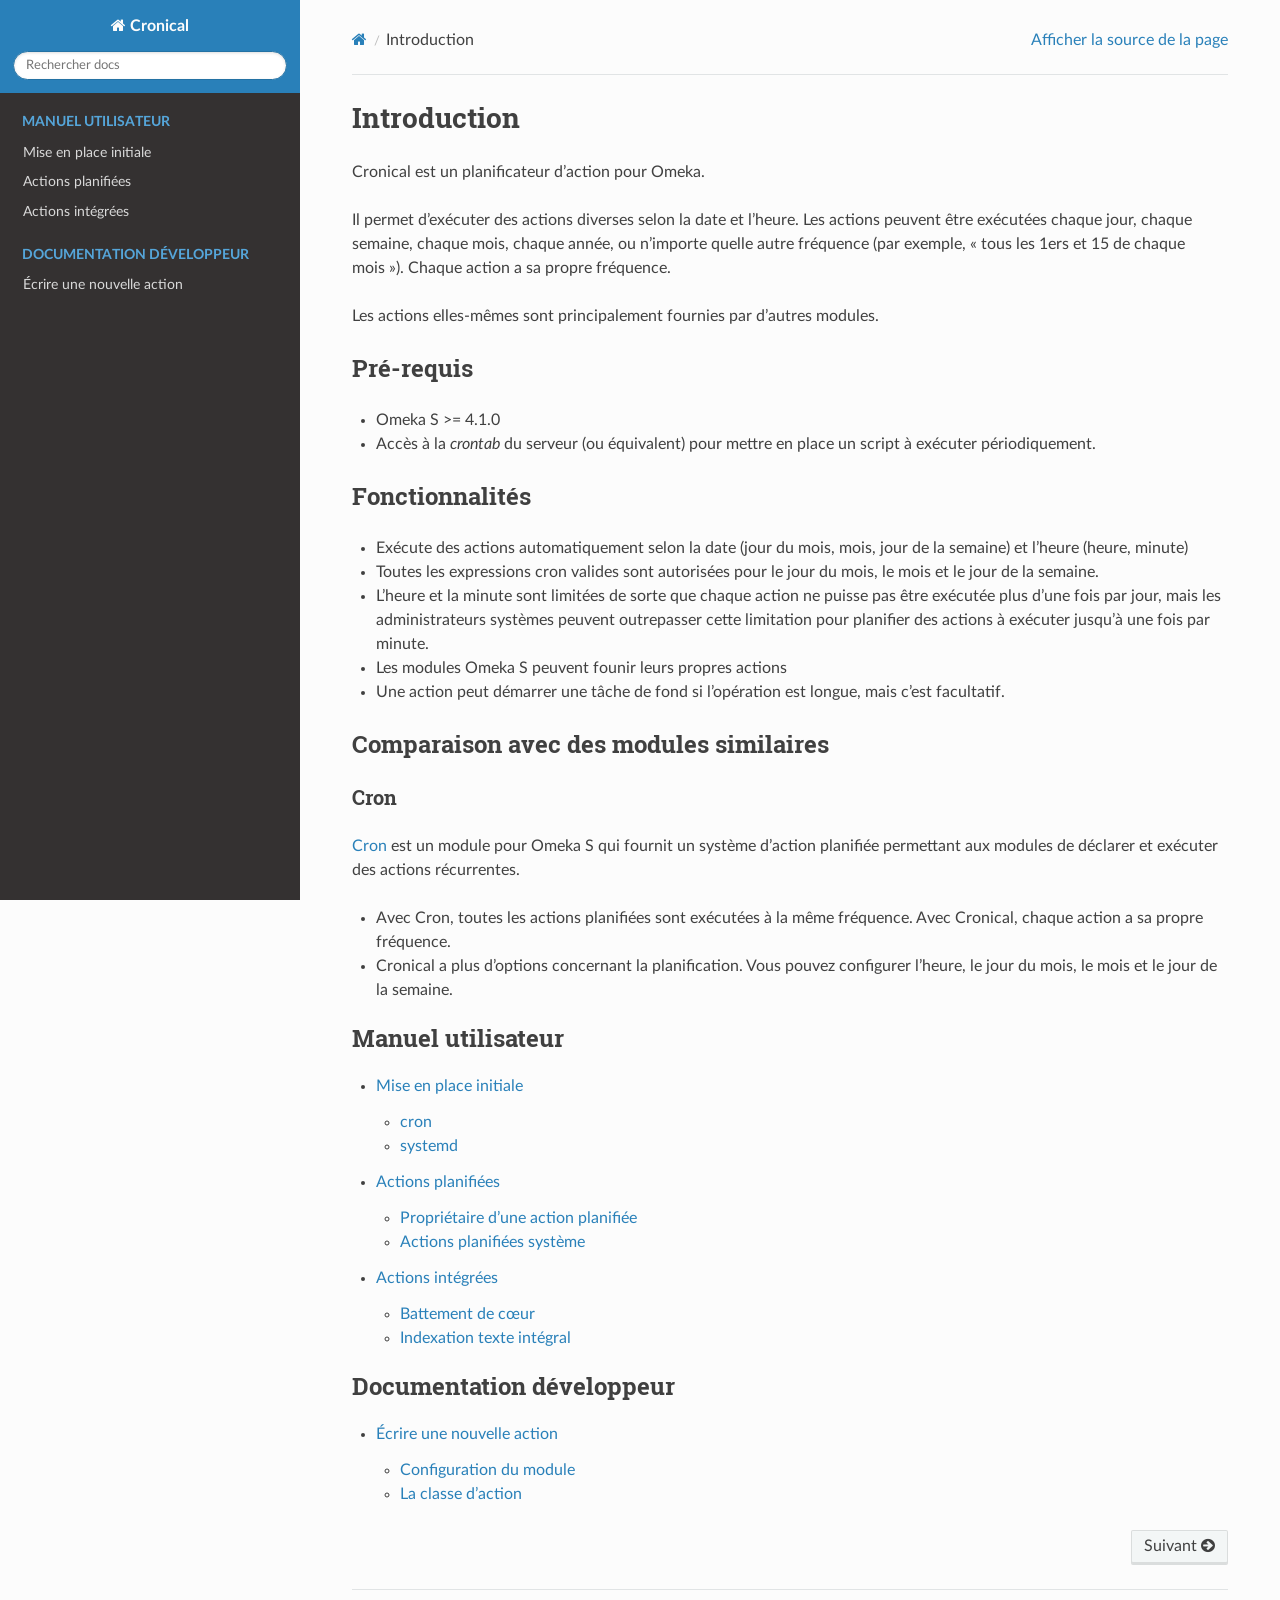
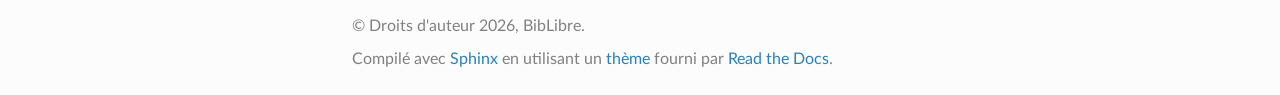
==== fr/index.html @ c2c5d92f "Drone build: 1 Triggered-by: f2493c6658b05a4d5b00045bb28b6f10b53c7723" ====
<!DOCTYPE html>
<html class="writer-html5" lang="fr" data-content_root="./">
<head>
  <meta charset="utf-8" /><meta name="viewport" content="width=device-width, initial-scale=1" />

  <meta name="viewport" content="width=device-width, initial-scale=1.0" />
  <title>Introduction &mdash; Documentation Cronical </title>
      <link rel="stylesheet" type="text/css" href="_static/pygments.css?v=b86133f3" />
      <link rel="stylesheet" type="text/css" href="_static/css/theme.css?v=9edc463e" />
      <link rel="stylesheet" type="text/css" href="_static/css/custom.css?v=e9c544c0" />

  
      <script src="_static/jquery.js?v=5d32c60e"></script>
      <script src="_static/_sphinx_javascript_frameworks_compat.js?v=2cd50e6c"></script>
      <script src="_static/documentation_options.js?v=d1a510d7"></script>
      <script src="_static/doctools.js?v=fd6eb6e6"></script>
      <script src="_static/sphinx_highlight.js?v=6ffebe34"></script>
      <script src="_static/translations.js?v=e6b791cb"></script>
    <script src="_static/js/theme.js"></script>
    <link rel="index" title="Index" href="genindex.html" />
    <link rel="search" title="Recherche" href="search.html" />
    <link rel="next" title="Mise en place initiale" href="first-time-setup.html" /> 
</head>

<body class="wy-body-for-nav"> 
  <div class="wy-grid-for-nav">
    <nav data-toggle="wy-nav-shift" class="wy-nav-side">
      <div class="wy-side-scroll">
        <div class="wy-side-nav-search" >

          
          
          <a href="#" class="icon icon-home">
            Cronical
          </a>
<div role="search">
  <form id="rtd-search-form" class="wy-form" action="search.html" method="get">
    <input type="text" name="q" placeholder="Rechercher docs" aria-label="Rechercher docs" />
    <input type="hidden" name="check_keywords" value="yes" />
    <input type="hidden" name="area" value="default" />
  </form>
</div>
        </div><div class="wy-menu wy-menu-vertical" data-spy="affix" role="navigation" aria-label="Navigation menu">
              <p class="caption" role="heading"><span class="caption-text">Manuel utilisateur</span></p>
<ul>
<li class="toctree-l1"><a class="reference internal" href="first-time-setup.html">Mise en place initiale</a></li>
<li class="toctree-l1"><a class="reference internal" href="scheduled-actions.html">Actions planifiées</a></li>
<li class="toctree-l1"><a class="reference internal" href="builtin-actions.html">Actions intégrées</a></li>
</ul>
<p class="caption" role="heading"><span class="caption-text">Documentation développeur</span></p>
<ul>
<li class="toctree-l1"><a class="reference internal" href="developer/write-new-action.html">Écrire une nouvelle action</a></li>
</ul>

        </div>
      </div>
    </nav>

    <section data-toggle="wy-nav-shift" class="wy-nav-content-wrap"><nav class="wy-nav-top" aria-label="Mobile navigation menu" >
          <i data-toggle="wy-nav-top" class="fa fa-bars"></i>
          <a href="#">Cronical</a>
      </nav>

      <div class="wy-nav-content">
        <div class="rst-content">
          <div role="navigation" aria-label="Page navigation">
  <ul class="wy-breadcrumbs">
      <li><a href="#" class="icon icon-home" aria-label="Home"></a></li>
      <li class="breadcrumb-item active">Introduction</li>
      <li class="wy-breadcrumbs-aside">
            <a href="_sources/index.rst.txt" rel="nofollow"> Afficher la source de la page</a>
      </li>
  </ul>
  <hr/>
</div>
          <div role="main" class="document" itemscope="itemscope" itemtype="http://schema.org/Article">
           <div itemprop="articleBody">
             
  <section id="introduction">
<h1>Introduction<a class="headerlink" href="#introduction" title="Lien vers cette rubrique"></a></h1>
<p>Cronical est un planificateur d’action pour Omeka.</p>
<p>Il permet d’exécuter des actions diverses selon la date et l’heure. Les actions peuvent être exécutées chaque jour, chaque semaine, chaque mois, chaque année, ou n’importe quelle autre fréquence (par exemple, « tous les 1ers et 15 de chaque mois »). Chaque action a sa propre fréquence.</p>
<p>Les actions elles-mêmes sont principalement fournies par d’autres modules.</p>
<section id="requirements">
<h2>Pré-requis<a class="headerlink" href="#requirements" title="Lien vers cette rubrique"></a></h2>
<ul class="simple">
<li><p>Omeka S &gt;= 4.1.0</p></li>
<li><p>Accès à la <em>crontab</em> du serveur (ou équivalent) pour mettre en place un script à exécuter périodiquement.</p></li>
</ul>
</section>
<section id="features">
<h2>Fonctionnalités<a class="headerlink" href="#features" title="Lien vers cette rubrique"></a></h2>
<ul class="simple">
<li><p>Exécute des actions automatiquement selon la date (jour du mois, mois, jour de la semaine) et l’heure (heure, minute)</p></li>
<li><p>Toutes les expressions cron valides sont autorisées pour le jour du mois, le mois et le jour de la semaine.</p></li>
<li><p>L’heure et la minute sont limitées de sorte que chaque action ne puisse pas être exécutée plus d’une fois par jour, mais les administrateurs systèmes peuvent outrepasser cette limitation pour planifier des actions à exécuter jusqu’à une fois par minute.</p></li>
<li><p>Les modules Omeka S peuvent founir leurs propres actions</p></li>
<li><p>Une action peut démarrer une tâche de fond si l’opération est longue, mais c’est facultatif.</p></li>
</ul>
</section>
<section id="comparison-with-similar-modules">
<h2>Comparaison avec des modules similaires<a class="headerlink" href="#comparison-with-similar-modules" title="Lien vers cette rubrique"></a></h2>
<section id="cron">
<h3>Cron<a class="headerlink" href="#cron" title="Lien vers cette rubrique"></a></h3>
<p><a class="reference external" href="https://omeka.org/s/modules/Cron/">Cron</a> est un module pour Omeka S qui fournit un système d’action planifiée permettant aux modules de déclarer et exécuter des actions récurrentes.</p>
<ul class="simple">
<li><p>Avec Cron, toutes les actions planifiées sont exécutées à la même fréquence. Avec Cronical, chaque action a sa propre fréquence.</p></li>
<li><p>Cronical a plus d’options concernant la planification. Vous pouvez configurer l’heure, le jour du mois, le mois et le jour de la semaine.</p></li>
</ul>
<div class="toctree-wrapper compound">
<p class="caption" role="heading"><span class="caption-text">Manuel utilisateur</span></p>
<ul>
<li class="toctree-l1"><a class="reference internal" href="first-time-setup.html">Mise en place initiale</a><ul>
<li class="toctree-l2"><a class="reference internal" href="first-time-setup.html#cron">cron</a></li>
<li class="toctree-l2"><a class="reference internal" href="first-time-setup.html#systemd">systemd</a></li>
</ul>
</li>
<li class="toctree-l1"><a class="reference internal" href="scheduled-actions.html">Actions planifiées</a><ul>
<li class="toctree-l2"><a class="reference internal" href="scheduled-actions.html#scheduled-action-owner">Propriétaire d’une action planifiée</a></li>
<li class="toctree-l2"><a class="reference internal" href="scheduled-actions.html#system-scheduled-actions">Actions planifiées système</a></li>
</ul>
</li>
<li class="toctree-l1"><a class="reference internal" href="builtin-actions.html">Actions intégrées</a><ul>
<li class="toctree-l2"><a class="reference internal" href="builtin-actions.html#heartbeat">Battement de cœur</a></li>
<li class="toctree-l2"><a class="reference internal" href="builtin-actions.html#index-full-text">Indexation texte intégral</a></li>
</ul>
</li>
</ul>
</div>
<div class="toctree-wrapper compound">
<p class="caption" role="heading"><span class="caption-text">Documentation développeur</span></p>
<ul>
<li class="toctree-l1"><a class="reference internal" href="developer/write-new-action.html">Écrire une nouvelle action</a><ul>
<li class="toctree-l2"><a class="reference internal" href="developer/write-new-action.html#module-config">Configuration du module</a></li>
<li class="toctree-l2"><a class="reference internal" href="developer/write-new-action.html#the-action-class">La classe d’action</a></li>
</ul>
</li>
</ul>
</div>
</section>
</section>
</section>


           </div>
          </div>
          <footer><div class="rst-footer-buttons" role="navigation" aria-label="Pied de page">
        <a href="first-time-setup.html" class="btn btn-neutral float-right" title="Mise en place initiale" accesskey="n" rel="next">Suivant <span class="fa fa-arrow-circle-right" aria-hidden="true"></span></a>
    </div>

  <hr/>

  <div role="contentinfo">
    <p>&#169; Droits d'auteur 2026, BibLibre.</p>
  </div>

  Compilé avec <a href="https://www.sphinx-doc.org/">Sphinx</a> en utilisant un
    <a href="https://github.com/readthedocs/sphinx_rtd_theme">thème</a>
    fourni par <a href="https://readthedocs.org">Read the Docs</a>.
   

</footer>
        </div>
      </div>
    </section>
  </div>
  <script>
      jQuery(function () {
          SphinxRtdTheme.Navigation.enable(true);
      });
  </script> 

</body>
</html>
---- fr/_static/pygments.css ----
pre { line-height: 125%; }
td.linenos .normal { color: inherit; background-color: transparent; padding-left: 5px; padding-right: 5px; }
span.linenos { color: inherit; background-color: transparent; padding-left: 5px; padding-right: 5px; }
td.linenos .special { color: #000000; background-color: #ffffc0; padding-left: 5px; padding-right: 5px; }
span.linenos.special { color: #000000; background-color: #ffffc0; padding-left: 5px; padding-right: 5px; }
.highlight .hll { background-color: #ffffcc }
.highlight { background: #f8f8f8; }
.highlight .c { color: #3D7B7B; font-style: italic } /* Comment */
.highlight .err { border: 1px solid #F00 } /* Error */
.highlight .k { color: #008000; font-weight: bold } /* Keyword */
.highlight .o { color: #666 } /* Operator */
.highlight .ch { color: #3D7B7B; font-style: italic } /* Comment.Hashbang */
.highlight .cm { color: #3D7B7B; font-style: italic } /* Comment.Multiline */
.highlight .cp { color: #9C6500 } /* Comment.Preproc */
.highlight .cpf { color: #3D7B7B; font-style: italic } /* Comment.PreprocFile */
.highlight .c1 { color: #3D7B7B; font-style: italic } /* Comment.Single */
.highlight .cs { color: #3D7B7B; font-style: italic } /* Comment.Special */
.highlight .gd { color: #A00000 } /* Generic.Deleted */
.highlight .ge { font-style: italic } /* Generic.Emph */
.highlight .ges { font-weight: bold; font-style: italic } /* Generic.EmphStrong */
.highlight .gr { color: #E40000 } /* Generic.Error */
.highlight .gh { color: #000080; font-weight: bold } /* Generic.Heading */
.highlight .gi { color: #008400 } /* Generic.Inserted */
.highlight .go { color: #717171 } /* Generic.Output */
.highlight .gp { color: #000080; font-weight: bold } /* Generic.Prompt */
.highlight .gs { font-weight: bold } /* Generic.Strong */
.highlight .gu { color: #800080; font-weight: bold } /* Generic.Subheading */
.highlight .gt { color: #04D } /* Generic.Traceback */
.highlight .kc { color: #008000; font-weight: bold } /* Keyword.Constant */
.highlight .kd { color: #008000; font-weight: bold } /* Keyword.Declaration */
.highlight .kn { color: #008000; font-weight: bold } /* Keyword.Namespace */
.highlight .kp { color: #008000 } /* Keyword.Pseudo */
.highlight .kr { color: #008000; font-weight: bold } /* Keyword.Reserved */
.highlight .kt { color: #B00040 } /* Keyword.Type */
.highlight .m { color: #666 } /* Literal.Number */
.highlight .s { color: #BA2121 } /* Literal.String */
.highlight .na { color: #687822 } /* Name.Attribute */
.highlight .nb { color: #008000 } /* Name.Builtin */
.highlight .nc { color: #00F; font-weight: bold } /* Name.Class */
.highlight .no { color: #800 } /* Name.Constant */
.highlight .nd { color: #A2F } /* Name.Decorator */
.highlight .ni { color: #717171; font-weight: bold } /* Name.Entity */
.highlight .ne { color: #CB3F38; font-weight: bold } /* Name.Exception */
.highlight .nf { color: #00F } /* Name.Function */
.highlight .nl { color: #767600 } /* Name.Label */
.highlight .nn { color: #00F; font-weight: bold } /* Name.Namespace */
.highlight .nt { color: #008000; font-weight: bold } /* Name.Tag */
.highlight .nv { color: #19177C } /* Name.Variable */
.highlight .ow { color: #A2F; font-weight: bold } /* Operator.Word */
.highlight .w { color: #BBB } /* Text.Whitespace */
.highlight .mb { color: #666 } /* Literal.Number.Bin */
.highlight .mf { color: #666 } /* Literal.Number.Float */
.highlight .mh { color: #666 } /* Literal.Number.Hex */
.highlight .mi { color: #666 } /* Literal.Number.Integer */
.highlight .mo { color: #666 } /* Literal.Number.Oct */
.highlight .sa { color: #BA2121 } /* Literal.String.Affix */
.highlight .sb { color: #BA2121 } /* Literal.String.Backtick */
.highlight .sc { color: #BA2121 } /* Literal.String.Char */
.highlight .dl { color: #BA2121 } /* Literal.String.Delimiter */
.highlight .sd { color: #BA2121; font-style: italic } /* Literal.String.Doc */
.highlight .s2 { color: #BA2121 } /* Literal.String.Double */
.highlight .se { color: #AA5D1F; font-weight: bold } /* Literal.String.Escape */
.highlight .sh { color: #BA2121 } /* Literal.String.Heredoc */
.highlight .si { color: #A45A77; font-weight: bold } /* Literal.String.Interpol */
.highlight .sx { color: #008000 } /* Literal.String.Other */
.highlight .sr { color: #A45A77 } /* Literal.String.Regex */
.highlight .s1 { color: #BA2121 } /* Literal.String.Single */
.highlight .ss { color: #19177C } /* Literal.String.Symbol */
.highlight .bp { color: #008000 } /* Name.Builtin.Pseudo */
.highlight .fm { color: #00F } /* Name.Function.Magic */
.highlight .vc { color: #19177C } /* Name.Variable.Class */
.highlight .vg { color: #19177C } /* Name.Variable.Global */
.highlight .vi { color: #19177C } /* Name.Variable.Instance */
.highlight .vm { color: #19177C } /* Name.Variable.Magic */
.highlight .il { color: #666 } /* Literal.Number.Integer.Long */
---- fr/_static/css/theme.css ----
html{box-sizing:border-box}*,:after,:before{box-sizing:inherit}article,aside,details,figcaption,figure,footer,header,hgroup,nav,section{display:block}audio,canvas,video{display:inline-block;*display:inline;*zoom:1}[hidden],audio:not([controls]){display:none}*{-webkit-box-sizing:border-box;-moz-box-sizing:border-box;box-sizing:border-box}html{font-size:100%;-webkit-text-size-adjust:100%;-ms-text-size-adjust:100%}body{margin:0}a:active,a:hover{outline:0}abbr[title]{border-bottom:1px dotted}b,strong{font-weight:700}blockquote{margin:0}dfn{font-style:italic}ins{background:#ff9;text-decoration:none}ins,mark{color:#000}mark{background:#ff0;font-style:italic;font-weight:700}.rst-content code,.rst-content tt,code,kbd,pre,samp{font-family:monospace,serif;_font-family:courier new,monospace;font-size:1em}pre{white-space:pre}q{quotes:none}q:after,q:before{content:"";content:none}small{font-size:85%}sub,sup{font-size:75%;line-height:0;position:relative;vertical-align:baseline}sup{top:-.5em}sub{bottom:-.25em}dl,ol,ul{margin:0;padding:0;list-style:none;list-style-image:none}li{list-style:none}dd{margin:0}img{border:0;-ms-interpolation-mode:bicubic;vertical-align:middle;max-width:100%}svg:not(:root){overflow:hidden}figure,form{margin:0}label{cursor:pointer}button,input,select,textarea{font-size:100%;margin:0;vertical-align:baseline;*vertical-align:middle}button,input{line-height:normal}button,input[type=button],input[type=reset],input[type=submit]{cursor:pointer;-webkit-appearance:button;*overflow:visible}button[disabled],input[disabled]{cursor:default}input[type=search]{-webkit-appearance:textfield;-moz-box-sizing:content-box;-webkit-box-sizing:content-box;box-sizing:content-box}textarea{resize:vertical}table{border-collapse:collapse;border-spacing:0}td{vertical-align:top}.chromeframe{margin:.2em 0;background:#ccc;color:#000;padding:.2em 0}.ir{display:block;border:0;text-indent:-999em;overflow:hidden;background-color:transparent;background-repeat:no-repeat;text-align:left;direction:ltr;*line-height:0}.ir br{display:none}.hidden{display:none!important;visibility:hidden}.visuallyhidden{border:0;clip:rect(0 0 0 0);height:1px;margin:-1px;overflow:hidden;padding:0;position:absolute;width:1px}.visuallyhidden.focusable:active,.visuallyhidden.focusable:focus{clip:auto;height:auto;margin:0;overflow:visible;position:static;width:auto}.invisible{visibility:hidden}.relative{position:relative}big,small{font-size:100%}@media print{body,html,section{background:none!important}*{box-shadow:none!important;text-shadow:none!important;filter:none!important;-ms-filter:none!important}a,a:visited{text-decoration:underline}.ir a:after,a[href^="#"]:after,a[href^="javascript:"]:after{content:""}blockquote,pre{page-break-inside:avoid}thead{display:table-header-group}img,tr{page-break-inside:avoid}img{max-width:100%!important}@page{margin:.5cm}.rst-content .toctree-wrapper>p.caption,h2,h3,p{orphans:3;widows:3}.rst-content .toctree-wrapper>p.caption,h2,h3{page-break-after:avoid}}.btn,.fa:before,.icon:before,.rst-content .admonition,.rst-content .admonition-title:before,.rst-content .admonition-todo,.rst-content .attention,.rst-content .caution,.rst-content .code-block-caption .headerlink:before,.rst-content .danger,.rst-content .eqno .headerlink:before,.rst-content .error,.rst-content .hint,.rst-content .important,.rst-content .note,.rst-content .seealso,.rst-content .tip,.rst-content .warning,.rst-content code.download span:first-child:before,.rst-content dl dt .headerlink:before,.rst-content h1 .headerlink:before,.rst-content h2 .headerlink:before,.rst-content h3 .headerlink:before,.rst-content h4 .headerlink:before,.rst-content h5 .headerlink:before,.rst-content h6 .headerlink:before,.rst-content p.caption .headerlink:before,.rst-content p .headerlink:before,.rst-content table>caption .headerlink:before,.rst-content tt.download span:first-child:before,.wy-alert,.wy-dropdown .caret:before,.wy-inline-validate.wy-inline-validate-danger .wy-input-context:before,.wy-inline-validate.wy-inline-validate-info .wy-input-context:before,.wy-inline-validate.wy-inline-validate-success .wy-input-context:before,.wy-inline-validate.wy-inline-validate-warning .wy-input-context:before,.wy-menu-vertical li.current>a button.toctree-expand:before,.wy-menu-vertical li.on a button.toctree-expand:before,.wy-menu-vertical li button.toctree-expand:before,input[type=color],input[type=date],input[type=datetime-local],input[type=datetime],input[type=email],input[type=month],input[type=number],input[type=password],input[type=search],input[type=tel],input[type=text],input[type=time],input[type=url],input[type=week],select,textarea{-webkit-font-smoothing:antialiased}.clearfix{*zoom:1}.clearfix:after,.clearfix:before{display:table;content:""}.clearfix:after{clear:both}/*!
 *  Font Awesome 4.7.0 by @davegandy - http://fontawesome.io - @fontawesome
 *  License - http://fontawesome.io/license (Font: SIL OFL 1.1, CSS: MIT License)
 */@font-face{font-family:FontAwesome;src:url(fonts/fontawesome-webfont.eot?674f50d287a8c48dc19ba404d20fe713);src:url(fonts/fontawesome-webfont.eot?674f50d287a8c48dc19ba404d20fe713?#iefix&v=4.7.0) format("embedded-opentype"),url(fonts/fontawesome-webfont.woff2?af7ae505a9eed503f8b8e6982036873e) format("woff2"),url(fonts/fontawesome-webfont.woff?fee66e712a8a08eef5805a46892932ad) format("woff"),url(fonts/fontawesome-webfont.ttf?b06871f281fee6b241d60582ae9369b9) format("truetype"),url(fonts/fontawesome-webfont.svg?912ec66d7572ff821749319396470bde#fontawesomeregular) format("svg");font-weight:400;font-style:normal}.fa,.icon,.rst-content .admonition-title,.rst-content .code-block-caption .headerlink,.rst-content .eqno .headerlink,.rst-content code.download span:first-child,.rst-content dl dt .headerlink,.rst-content h1 .headerlink,.rst-content h2 .headerlink,.rst-content h3 .headerlink,.rst-content h4 .headerlink,.rst-content h5 .headerlink,.rst-content h6 .headerlink,.rst-content p.caption .headerlink,.rst-content p .headerlink,.rst-content table>caption .headerlink,.rst-content tt.download span:first-child,.wy-menu-vertical li.current>a button.toctree-expand,.wy-menu-vertical li.on a button.toctree-expand,.wy-menu-vertical li button.toctree-expand{display:inline-block;font:normal normal normal 14px/1 FontAwesome;font-size:inherit;text-rendering:auto;-webkit-font-smoothing:antialiased;-moz-osx-font-smoothing:grayscale}.fa-lg{font-size:1.33333em;line-height:.75em;vertical-align:-15%}.fa-2x{font-size:2em}.fa-3x{font-size:3em}.fa-4x{font-size:4em}.fa-5x{font-size:5em}.fa-fw{width:1.28571em;text-align:center}.fa-ul{padding-left:0;margin-left:2.14286em;list-style-type:none}.fa-ul>li{position:relative}.fa-li{position:absolute;left:-2.14286em;width:2.14286em;top:.14286em;text-align:center}.fa-li.fa-lg{left:-1.85714em}.fa-border{padding:.2em .25em .15em;border:.08em solid #eee;border-radius:.1em}.fa-pull-left{float:left}.fa-pull-right{float:right}.fa-pull-left.icon,.fa.fa-pull-left,.rst-content .code-block-caption .fa-pull-left.headerlink,.rst-content .eqno .fa-pull-left.headerlink,.rst-content .fa-pull-left.admonition-title,.rst-content code.download span.fa-pull-left:first-child,.rst-content dl dt .fa-pull-left.headerlink,.rst-content h1 .fa-pull-left.headerlink,.rst-content h2 .fa-pull-left.headerlink,.rst-content h3 .fa-pull-left.headerlink,.rst-content h4 .fa-pull-left.headerlink,.rst-content h5 .fa-pull-left.headerlink,.rst-content h6 .fa-pull-left.headerlink,.rst-content p .fa-pull-left.headerlink,.rst-content table>caption .fa-pull-left.headerlink,.rst-content tt.download span.fa-pull-left:first-child,.wy-menu-vertical li.current>a button.fa-pull-left.toctree-expand,.wy-menu-vertical li.on a button.fa-pull-left.toctree-expand,.wy-menu-vertical li button.fa-pull-left.toctree-expand{margin-right:.3em}.fa-pull-right.icon,.fa.fa-pull-right,.rst-content .code-block-caption .fa-pull-right.headerlink,.rst-content .eqno .fa-pull-right.headerlink,.rst-content .fa-pull-right.admonition-title,.rst-content code.download span.fa-pull-right:first-child,.rst-content dl dt .fa-pull-right.headerlink,.rst-content h1 .fa-pull-right.headerlink,.rst-content h2 .fa-pull-right.headerlink,.rst-content h3 .fa-pull-right.headerlink,.rst-content h4 .fa-pull-right.headerlink,.rst-content h5 .fa-pull-right.headerlink,.rst-content h6 .fa-pull-right.headerlink,.rst-content p .fa-pull-right.headerlink,.rst-content table>caption .fa-pull-right.headerlink,.rst-content tt.download span.fa-pull-right:first-child,.wy-menu-vertical li.current>a button.fa-pull-right.toctree-expand,.wy-menu-vertical li.on a button.fa-pull-right.toctree-expand,.wy-menu-vertical li button.fa-pull-right.toctree-expand{margin-left:.3em}.pull-right{float:right}.pull-left{float:left}.fa.pull-left,.pull-left.icon,.rst-content .code-block-caption .pull-left.headerlink,.rst-content .eqno .pull-left.headerlink,.rst-content .pull-left.admonition-title,.rst-content code.download span.pull-left:first-child,.rst-content dl dt .pull-left.headerlink,.rst-content h1 .pull-left.headerlink,.rst-content h2 .pull-left.headerlink,.rst-content h3 .pull-left.headerlink,.rst-content h4 .pull-left.headerlink,.rst-content h5 .pull-left.headerlink,.rst-content h6 .pull-left.headerlink,.rst-content p .pull-left.headerlink,.rst-content table>caption .pull-left.headerlink,.rst-content tt.download span.pull-left:first-child,.wy-menu-vertical li.current>a button.pull-left.toctree-expand,.wy-menu-vertical li.on a button.pull-left.toctree-expand,.wy-menu-vertical li button.pull-left.toctree-expand{margin-right:.3em}.fa.pull-right,.pull-right.icon,.rst-content .code-block-caption .pull-right.headerlink,.rst-content .eqno .pull-right.headerlink,.rst-content .pull-right.admonition-title,.rst-content code.download span.pull-right:first-child,.rst-content dl dt .pull-right.headerlink,.rst-content h1 .pull-right.headerlink,.rst-content h2 .pull-right.headerlink,.rst-content h3 .pull-right.headerlink,.rst-content h4 .pull-right.headerlink,.rst-content h5 .pull-right.headerlink,.rst-content h6 .pull-right.headerlink,.rst-content p .pull-right.headerlink,.rst-content table>caption .pull-right.headerlink,.rst-content tt.download span.pull-right:first-child,.wy-menu-vertical li.current>a button.pull-right.toctree-expand,.wy-menu-vertical li.on a button.pull-right.toctree-expand,.wy-menu-vertical li button.pull-right.toctree-expand{margin-left:.3em}.fa-spin{-webkit-animation:fa-spin 2s linear infinite;animation:fa-spin 2s linear infinite}.fa-pulse{-webkit-animation:fa-spin 1s steps(8) infinite;animation:fa-spin 1s steps(8) infinite}@-webkit-keyframes fa-spin{0%{-webkit-transform:rotate(0deg);transform:rotate(0deg)}to{-webkit-transform:rotate(359deg);transform:rotate(359deg)}}@keyframes fa-spin{0%{-webkit-transform:rotate(0deg);transform:rotate(0deg)}to{-webkit-transform:rotate(359deg);transform:rotate(359deg)}}.fa-rotate-90{-ms-filter:"progid:DXImageTransform.Microsoft.BasicImage(rotation=1)";-webkit-transform:rotate(90deg);-ms-transform:rotate(90deg);transform:rotate(90deg)}.fa-rotate-180{-ms-filter:"progid:DXImageTransform.Microsoft.BasicImage(rotation=2)";-webkit-transform:rotate(180deg);-ms-transform:rotate(180deg);transform:rotate(180deg)}.fa-rotate-270{-ms-filter:"progid:DXImageTransform.Microsoft.BasicImage(rotation=3)";-webkit-transform:rotate(270deg);-ms-transform:rotate(270deg);transform:rotate(270deg)}.fa-flip-horizontal{-ms-filter:"progid:DXImageTransform.Microsoft.BasicImage(rotation=0, mirror=1)";-webkit-transform:scaleX(-1);-ms-transform:scaleX(-1);transform:scaleX(-1)}.fa-flip-vertical{-ms-filter:"progid:DXImageTransform.Microsoft.BasicImage(rotation=2, mirror=1)";-webkit-transform:scaleY(-1);-ms-transform:scaleY(-1);transform:scaleY(-1)}:root .fa-flip-horizontal,:root .fa-flip-vertical,:root .fa-rotate-90,:root .fa-rotate-180,:root .fa-rotate-270{filter:none}.fa-stack{position:relative;display:inline-block;width:2em;height:2em;line-height:2em;vertical-align:middle}.fa-stack-1x,.fa-stack-2x{position:absolute;left:0;width:100%;text-align:center}.fa-stack-1x{line-height:inherit}.fa-stack-2x{font-size:2em}.fa-inverse{color:#fff}.fa-glass:before{content:""}.fa-music:before{content:""}.fa-search:before,.icon-search:before{content:""}.fa-envelope-o:before{content:""}.fa-heart:before{content:""}.fa-star:before{content:""}.fa-star-o:before{content:""}.fa-user:before{content:""}.fa-film:before{content:""}.fa-th-large:before{content:""}.fa-th:before{content:""}.fa-th-list:before{content:""}.fa-check:before{content:""}.fa-close:before,.fa-remove:before,.fa-times:before{content:""}.fa-search-plus:before{content:""}.fa-search-minus:before{content:""}.fa-power-off:before{content:""}.fa-signal:before{content:""}.fa-cog:before,.fa-gear:before{content:""}.fa-trash-o:before{content:""}.fa-home:before,.icon-home:before{content:""}.fa-file-o:before{content:""}.fa-clock-o:before{content:""}.fa-road:before{content:""}.fa-download:before,.rst-content code.download span:first-child:before,.rst-content tt.download span:first-child:before{content:""}.fa-arrow-circle-o-down:before{content:""}.fa-arrow-circle-o-up:before{content:""}.fa-inbox:before{content:""}.fa-play-circle-o:before{content:""}.fa-repeat:before,.fa-rotate-right:before{content:""}.fa-refresh:before{content:""}.fa-list-alt:before{content:""}.fa-lock:before{content:""}.fa-flag:before{content:""}.fa-headphones:before{content:""}.fa-volume-off:before{content:""}.fa-volume-down:before{content:""}.fa-volume-up:before{content:""}.fa-qrcode:before{content:""}.fa-barcode:before{content:""}.fa-tag:before{content:""}.fa-tags:before{content:""}.fa-book:before,.icon-book:before{content:""}.fa-bookmark:before{content:""}.fa-print:before{content:""}.fa-camera:before{content:""}.fa-font:before{content:""}.fa-bold:before{content:""}.fa-italic:before{content:""}.fa-text-height:before{content:""}.fa-text-width:before{content:""}.fa-align-left:before{content:""}.fa-align-center:before{content:""}.fa-align-right:before{content:""}.fa-align-justify:before{content:""}.fa-list:before{content:""}.fa-dedent:before,.fa-outdent:before{content:""}.fa-indent:before{content:""}.fa-video-camera:before{content:""}.fa-image:before,.fa-photo:before,.fa-picture-o:before{content:""}.fa-pencil:before{content:""}.fa-map-marker:before{content:""}.fa-adjust:before{content:""}.fa-tint:before{content:""}.fa-edit:before,.fa-pencil-square-o:before{content:""}.fa-share-square-o:before{content:""}.fa-check-square-o:before{content:""}.fa-arrows:before{content:""}.fa-step-backward:before{content:""}.fa-fast-backward:before{content:""}.fa-backward:before{content:""}.fa-play:before{content:""}.fa-pause:before{content:""}.fa-stop:before{content:""}.fa-forward:before{content:""}.fa-fast-forward:before{content:""}.fa-step-forward:before{content:""}.fa-eject:before{content:""}.fa-chevron-left:before{content:""}.fa-chevron-right:before{content:""}.fa-plus-circle:before{content:""}.fa-minus-circle:before{content:""}.fa-times-circle:before,.wy-inline-validate.wy-inline-validate-danger .wy-input-context:before{content:""}.fa-check-circle:before,.wy-inline-validate.wy-inline-validate-success .wy-input-context:before{content:""}.fa-question-circle:before{content:""}.fa-info-circle:before{content:""}.fa-crosshairs:before{content:""}.fa-times-circle-o:before{content:""}.fa-check-circle-o:before{content:""}.fa-ban:before{content:""}.fa-arrow-left:before{content:""}.fa-arrow-right:before{content:""}.fa-arrow-up:before{content:""}.fa-arrow-down:before{content:""}.fa-mail-forward:before,.fa-share:before{content:""}.fa-expand:before{content:""}.fa-compress:before{content:""}.fa-plus:before{content:""}.fa-minus:before{content:""}.fa-asterisk:before{content:""}.fa-exclamation-circle:before,.rst-content .admonition-title:before,.wy-inline-validate.wy-inline-validate-info .wy-input-context:before,.wy-inline-validate.wy-inline-validate-warning .wy-input-context:before{content:""}.fa-gift:before{content:""}.fa-leaf:before{content:""}.fa-fire:before,.icon-fire:before{content:""}.fa-eye:before{content:""}.fa-eye-slash:before{content:""}.fa-exclamation-triangle:before,.fa-warning:before{content:""}.fa-plane:before{content:""}.fa-calendar:before{content:""}.fa-random:before{content:""}.fa-comment:before{content:""}.fa-magnet:before{content:""}.fa-chevron-up:before{content:""}.fa-chevron-down:before{content:""}.fa-retweet:before{content:""}.fa-shopping-cart:before{content:""}.fa-folder:before{content:""}.fa-folder-open:before{content:""}.fa-arrows-v:before{content:""}.fa-arrows-h:before{content:""}.fa-bar-chart-o:before,.fa-bar-chart:before{content:""}.fa-twitter-square:before{content:""}.fa-facebook-square:before{content:""}.fa-camera-retro:before{content:""}.fa-key:before{content:""}.fa-cogs:before,.fa-gears:before{content:""}.fa-comments:before{content:""}.fa-thumbs-o-up:before{content:""}.fa-thumbs-o-down:before{content:""}.fa-star-half:before{content:""}.fa-heart-o:before{content:""}.fa-sign-out:before{content:""}.fa-linkedin-square:before{content:""}.fa-thumb-tack:before{content:""}.fa-external-link:before{content:""}.fa-sign-in:before{content:""}.fa-trophy:before{content:""}.fa-github-square:before{content:""}.fa-upload:before{content:""}.fa-lemon-o:before{content:""}.fa-phone:before{content:""}.fa-square-o:before{content:""}.fa-bookmark-o:before{content:""}.fa-phone-square:before{content:""}.fa-twitter:before{content:""}.fa-facebook-f:before,.fa-facebook:before{content:""}.fa-github:before,.icon-github:before{content:""}.fa-unlock:before{content:""}.fa-credit-card:before{content:""}.fa-feed:before,.fa-rss:before{content:""}.fa-hdd-o:before{content:""}.fa-bullhorn:before{content:""}.fa-bell:before{content:""}.fa-certificate:before{content:""}.fa-hand-o-right:before{content:""}.fa-hand-o-left:before{content:""}.fa-hand-o-up:before{content:""}.fa-hand-o-down:before{content:""}.fa-arrow-circle-left:before,.icon-circle-arrow-left:before{content:""}.fa-arrow-circle-right:before,.icon-circle-arrow-right:before{content:""}.fa-arrow-circle-up:before{content:""}.fa-arrow-circle-down:before{content:""}.fa-globe:before{content:""}.fa-wrench:before{content:""}.fa-tasks:before{content:""}.fa-filter:before{content:""}.fa-briefcase:before{content:""}.fa-arrows-alt:before{content:""}.fa-group:before,.fa-users:before{content:""}.fa-chain:before,.fa-link:before,.icon-link:before{content:""}.fa-cloud:before{content:""}.fa-flask:before{content:""}.fa-cut:before,.fa-scissors:before{content:""}.fa-copy:before,.fa-files-o:before{content:""}.fa-paperclip:before{content:""}.fa-floppy-o:before,.fa-save:before{content:""}.fa-square:before{content:""}.fa-bars:before,.fa-navicon:before,.fa-reorder:before{content:""}.fa-list-ul:before{content:""}.fa-list-ol:before{content:""}.fa-strikethrough:before{content:""}.fa-underline:before{content:""}.fa-table:before{content:""}.fa-magic:before{content:""}.fa-truck:before{content:""}.fa-pinterest:before{content:""}.fa-pinterest-square:before{content:""}.fa-google-plus-square:before{content:""}.fa-google-plus:before{content:""}.fa-money:before{content:""}.fa-caret-down:before,.icon-caret-down:before,.wy-dropdown .caret:before{content:""}.fa-caret-up:before{content:""}.fa-caret-left:before{content:""}.fa-caret-right:before{content:""}.fa-columns:before{content:""}.fa-sort:before,.fa-unsorted:before{content:""}.fa-sort-desc:before,.fa-sort-down:before{content:""}.fa-sort-asc:before,.fa-sort-up:before{content:""}.fa-envelope:before{content:""}.fa-linkedin:before{content:""}.fa-rotate-left:before,.fa-undo:before{content:""}.fa-gavel:before,.fa-legal:before{content:""}.fa-dashboard:before,.fa-tachometer:before{content:""}.fa-comment-o:before{content:""}.fa-comments-o:before{content:""}.fa-bolt:before,.fa-flash:before{content:""}.fa-sitemap:before{content:""}.fa-umbrella:before{content:""}.fa-clipboard:before,.fa-paste:before{content:""}.fa-lightbulb-o:before{content:""}.fa-exchange:before{content:""}.fa-cloud-download:before{content:""}.fa-cloud-upload:before{content:""}.fa-user-md:before{content:""}.fa-stethoscope:before{content:""}.fa-suitcase:before{content:""}.fa-bell-o:before{content:""}.fa-coffee:before{content:""}.fa-cutlery:before{content:""}.fa-file-text-o:before{content:""}.fa-building-o:before{content:""}.fa-hospital-o:before{content:""}.fa-ambulance:before{content:""}.fa-medkit:before{content:""}.fa-fighter-jet:before{content:""}.fa-beer:before{content:""}.fa-h-square:before{content:""}.fa-plus-square:before{content:""}.fa-angle-double-left:before{content:""}.fa-angle-double-right:before{content:""}.fa-angle-double-up:before{content:""}.fa-angle-double-down:before{content:""}.fa-angle-left:before{content:""}.fa-angle-right:before{content:""}.fa-angle-up:before{content:""}.fa-angle-down:before{content:""}.fa-desktop:before{content:""}.fa-laptop:before{content:""}.fa-tablet:before{content:""}.fa-mobile-phone:before,.fa-mobile:before{content:""}.fa-circle-o:before{content:""}.fa-quote-left:before{content:""}.fa-quote-right:before{content:""}.fa-spinner:before{content:""}.fa-circle:before{content:""}.fa-mail-reply:before,.fa-reply:before{content:""}.fa-github-alt:before{content:""}.fa-folder-o:before{content:""}.fa-folder-open-o:before{content:""}.fa-smile-o:before{content:""}.fa-frown-o:before{content:""}.fa-meh-o:before{content:""}.fa-gamepad:before{content:""}.fa-keyboard-o:before{content:""}.fa-flag-o:before{content:""}.fa-flag-checkered:before{content:""}.fa-terminal:before{content:""}.fa-code:before{content:""}.fa-mail-reply-all:before,.fa-reply-all:before{content:""}.fa-star-half-empty:before,.fa-star-half-full:before,.fa-star-half-o:before{content:""}.fa-location-arrow:before{content:""}.fa-crop:before{content:""}.fa-code-fork:before{content:""}.fa-chain-broken:before,.fa-unlink:before{content:""}.fa-question:before{content:""}.fa-info:before{content:""}.fa-exclamation:before{content:""}.fa-superscript:before{content:""}.fa-subscript:before{content:""}.fa-eraser:before{content:""}.fa-puzzle-piece:before{content:""}.fa-microphone:before{content:""}.fa-microphone-slash:before{content:""}.fa-shield:before{content:""}.fa-calendar-o:before{content:""}.fa-fire-extinguisher:before{content:""}.fa-rocket:before{content:""}.fa-maxcdn:before{content:""}.fa-chevron-circle-left:before{content:""}.fa-chevron-circle-right:before{content:""}.fa-chevron-circle-up:before{content:""}.fa-chevron-circle-down:before{content:""}.fa-html5:before{content:""}.fa-css3:before{content:""}.fa-anchor:before{content:""}.fa-unlock-alt:before{content:""}.fa-bullseye:before{content:""}.fa-ellipsis-h:before{content:""}.fa-ellipsis-v:before{content:""}.fa-rss-square:before{content:""}.fa-play-circle:before{content:""}.fa-ticket:before{content:""}.fa-minus-square:before{content:""}.fa-minus-square-o:before,.wy-menu-vertical li.current>a button.toctree-expand:before,.wy-menu-vertical li.on a button.toctree-expand:before{content:""}.fa-level-up:before{content:""}.fa-level-down:before{content:""}.fa-check-square:before{content:""}.fa-pencil-square:before{content:""}.fa-external-link-square:before{content:""}.fa-share-square:before{content:""}.fa-compass:before{content:""}.fa-caret-square-o-down:before,.fa-toggle-down:before{content:""}.fa-caret-square-o-up:before,.fa-toggle-up:before{content:""}.fa-caret-square-o-right:before,.fa-toggle-right:before{content:""}.fa-eur:before,.fa-euro:before{content:""}.fa-gbp:before{content:""}.fa-dollar:before,.fa-usd:before{content:""}.fa-inr:before,.fa-rupee:before{content:""}.fa-cny:before,.fa-jpy:before,.fa-rmb:before,.fa-yen:before{content:""}.fa-rouble:before,.fa-rub:before,.fa-ruble:before{content:""}.fa-krw:before,.fa-won:before{content:""}.fa-bitcoin:before,.fa-btc:before{content:""}.fa-file:before{content:""}.fa-file-text:before{content:""}.fa-sort-alpha-asc:before{content:""}.fa-sort-alpha-desc:before{content:""}.fa-sort-amount-asc:before{content:""}.fa-sort-amount-desc:before{content:""}.fa-sort-numeric-asc:before{content:""}.fa-sort-numeric-desc:before{content:""}.fa-thumbs-up:before{content:""}.fa-thumbs-down:before{content:""}.fa-youtube-square:before{content:""}.fa-youtube:before{content:""}.fa-xing:before{content:""}.fa-xing-square:before{content:""}.fa-youtube-play:before{content:""}.fa-dropbox:before{content:""}.fa-stack-overflow:before{content:""}.fa-instagram:before{content:""}.fa-flickr:before{content:""}.fa-adn:before{content:""}.fa-bitbucket:before,.icon-bitbucket:before{content:""}.fa-bitbucket-square:before{content:""}.fa-tumblr:before{content:""}.fa-tumblr-square:before{content:""}.fa-long-arrow-down:before{content:""}.fa-long-arrow-up:before{content:""}.fa-long-arrow-left:before{content:""}.fa-long-arrow-right:before{content:""}.fa-apple:before{content:""}.fa-windows:before{content:""}.fa-android:before{content:""}.fa-linux:before{content:""}.fa-dribbble:before{content:""}.fa-skype:before{content:""}.fa-foursquare:before{content:""}.fa-trello:before{content:""}.fa-female:before{content:""}.fa-male:before{content:""}.fa-gittip:before,.fa-gratipay:before{content:""}.fa-sun-o:before{content:""}.fa-moon-o:before{content:""}.fa-archive:before{content:""}.fa-bug:before{content:""}.fa-vk:before{content:""}.fa-weibo:before{content:""}.fa-renren:before{content:""}.fa-pagelines:before{content:""}.fa-stack-exchange:before{content:""}.fa-arrow-circle-o-right:before{content:""}.fa-arrow-circle-o-left:before{content:""}.fa-caret-square-o-left:before,.fa-toggle-left:before{content:""}.fa-dot-circle-o:before{content:""}.fa-wheelchair:before{content:""}.fa-vimeo-square:before{content:""}.fa-try:before,.fa-turkish-lira:before{content:""}.fa-plus-square-o:before,.wy-menu-vertical li button.toctree-expand:before{content:""}.fa-space-shuttle:before{content:""}.fa-slack:before{content:""}.fa-envelope-square:before{content:""}.fa-wordpress:before{content:""}.fa-openid:before{content:""}.fa-bank:before,.fa-institution:before,.fa-university:before{content:""}.fa-graduation-cap:before,.fa-mortar-board:before{content:""}.fa-yahoo:before{content:""}.fa-google:before{content:""}.fa-reddit:before{content:""}.fa-reddit-square:before{content:""}.fa-stumbleupon-circle:before{content:""}.fa-stumbleupon:before{content:""}.fa-delicious:before{content:""}.fa-digg:before{content:""}.fa-pied-piper-pp:before{content:""}.fa-pied-piper-alt:before{content:""}.fa-drupal:before{content:""}.fa-joomla:before{content:""}.fa-language:before{content:""}.fa-fax:before{content:""}.fa-building:before{content:""}.fa-child:before{content:""}.fa-paw:before{content:""}.fa-spoon:before{content:""}.fa-cube:before{content:""}.fa-cubes:before{content:""}.fa-behance:before{content:""}.fa-behance-square:before{content:""}.fa-steam:before{content:""}.fa-steam-square:before{content:""}.fa-recycle:before{content:""}.fa-automobile:before,.fa-car:before{content:""}.fa-cab:before,.fa-taxi:before{content:""}.fa-tree:before{content:""}.fa-spotify:before{content:""}.fa-deviantart:before{content:""}.fa-soundcloud:before{content:""}.fa-database:before{content:""}.fa-file-pdf-o:before{content:""}.fa-file-word-o:before{content:""}.fa-file-excel-o:before{content:""}.fa-file-powerpoint-o:before{content:""}.fa-file-image-o:before,.fa-file-photo-o:before,.fa-file-picture-o:before{content:""}.fa-file-archive-o:before,.fa-file-zip-o:before{content:""}.fa-file-audio-o:before,.fa-file-sound-o:before{content:""}.fa-file-movie-o:before,.fa-file-video-o:before{content:""}.fa-file-code-o:before{content:""}.fa-vine:before{content:""}.fa-codepen:before{content:""}.fa-jsfiddle:before{content:""}.fa-life-bouy:before,.fa-life-buoy:before,.fa-life-ring:before,.fa-life-saver:before,.fa-support:before{content:""}.fa-circle-o-notch:before{content:""}.fa-ra:before,.fa-rebel:before,.fa-resistance:before{content:""}.fa-empire:before,.fa-ge:before{content:""}.fa-git-square:before{content:""}.fa-git:before{content:""}.fa-hacker-news:before,.fa-y-combinator-square:before,.fa-yc-square:before{content:""}.fa-tencent-weibo:before{content:""}.fa-qq:before{content:""}.fa-wechat:before,.fa-weixin:before{content:""}.fa-paper-plane:before,.fa-send:before{content:""}.fa-paper-plane-o:before,.fa-send-o:before{content:""}.fa-history:before{content:""}.fa-circle-thin:before{content:""}.fa-header:before{content:""}.fa-paragraph:before{content:""}.fa-sliders:before{content:""}.fa-share-alt:before{content:""}.fa-share-alt-square:before{content:""}.fa-bomb:before{content:""}.fa-futbol-o:before,.fa-soccer-ball-o:before{content:""}.fa-tty:before{content:""}.fa-binoculars:before{content:""}.fa-plug:before{content:""}.fa-slideshare:before{content:""}.fa-twitch:before{content:""}.fa-yelp:before{content:""}.fa-newspaper-o:before{content:""}.fa-wifi:before{content:""}.fa-calculator:before{content:""}.fa-paypal:before{content:""}.fa-google-wallet:before{content:""}.fa-cc-visa:before{content:""}.fa-cc-mastercard:before{content:""}.fa-cc-discover:before{content:""}.fa-cc-amex:before{content:""}.fa-cc-paypal:before{content:""}.fa-cc-stripe:before{content:""}.fa-bell-slash:before{content:""}.fa-bell-slash-o:before{content:""}.fa-trash:before{content:""}.fa-copyright:before{content:""}.fa-at:before{content:""}.fa-eyedropper:before{content:""}.fa-paint-brush:before{content:""}.fa-birthday-cake:before{content:""}.fa-area-chart:before{content:""}.fa-pie-chart:before{content:""}.fa-line-chart:before{content:""}.fa-lastfm:before{content:""}.fa-lastfm-square:before{content:""}.fa-toggle-off:before{content:""}.fa-toggle-on:before{content:""}.fa-bicycle:before{content:""}.fa-bus:before{content:""}.fa-ioxhost:before{content:""}.fa-angellist:before{content:""}.fa-cc:before{content:""}.fa-ils:before,.fa-shekel:before,.fa-sheqel:before{content:""}.fa-meanpath:before{content:""}.fa-buysellads:before{content:""}.fa-connectdevelop:before{content:""}.fa-dashcube:before{content:""}.fa-forumbee:before{content:""}.fa-leanpub:before{content:""}.fa-sellsy:before{content:""}.fa-shirtsinbulk:before{content:""}.fa-simplybuilt:before{content:""}.fa-skyatlas:before{content:""}.fa-cart-plus:before{content:""}.fa-cart-arrow-down:before{content:""}.fa-diamond:before{content:""}.fa-ship:before{content:""}.fa-user-secret:before{content:""}.fa-motorcycle:before{content:""}.fa-street-view:before{content:""}.fa-heartbeat:before{content:""}.fa-venus:before{content:""}.fa-mars:before{content:""}.fa-mercury:before{content:""}.fa-intersex:before,.fa-transgender:before{content:""}.fa-transgender-alt:before{content:""}.fa-venus-double:before{content:""}.fa-mars-double:before{content:""}.fa-venus-mars:before{content:""}.fa-mars-stroke:before{content:""}.fa-mars-stroke-v:before{content:""}.fa-mars-stroke-h:before{content:""}.fa-neuter:before{content:""}.fa-genderless:before{content:""}.fa-facebook-official:before{content:""}.fa-pinterest-p:before{content:""}.fa-whatsapp:before{content:""}.fa-server:before{content:""}.fa-user-plus:before{content:""}.fa-user-times:before{content:""}.fa-bed:before,.fa-hotel:before{content:""}.fa-viacoin:before{content:""}.fa-train:before{content:""}.fa-subway:before{content:""}.fa-medium:before{content:""}.fa-y-combinator:before,.fa-yc:before{content:""}.fa-optin-monster:before{content:""}.fa-opencart:before{content:""}.fa-expeditedssl:before{content:""}.fa-battery-4:before,.fa-battery-full:before,.fa-battery:before{content:""}.fa-battery-3:before,.fa-battery-three-quarters:before{content:""}.fa-battery-2:before,.fa-battery-half:before{content:""}.fa-battery-1:before,.fa-battery-quarter:before{content:""}.fa-battery-0:before,.fa-battery-empty:before{content:""}.fa-mouse-pointer:before{content:""}.fa-i-cursor:before{content:""}.fa-object-group:before{content:""}.fa-object-ungroup:before{content:""}.fa-sticky-note:before{content:""}.fa-sticky-note-o:before{content:""}.fa-cc-jcb:before{content:""}.fa-cc-diners-club:before{content:""}.fa-clone:before{content:""}.fa-balance-scale:before{content:""}.fa-hourglass-o:before{content:""}.fa-hourglass-1:before,.fa-hourglass-start:before{content:""}.fa-hourglass-2:before,.fa-hourglass-half:before{content:""}.fa-hourglass-3:before,.fa-hourglass-end:before{content:""}.fa-hourglass:before{content:""}.fa-hand-grab-o:before,.fa-hand-rock-o:before{content:""}.fa-hand-paper-o:before,.fa-hand-stop-o:before{content:""}.fa-hand-scissors-o:before{content:""}.fa-hand-lizard-o:before{content:""}.fa-hand-spock-o:before{content:""}.fa-hand-pointer-o:before{content:""}.fa-hand-peace-o:before{content:""}.fa-trademark:before{content:""}.fa-registered:before{content:""}.fa-creative-commons:before{content:""}.fa-gg:before{content:""}.fa-gg-circle:before{content:""}.fa-tripadvisor:before{content:""}.fa-odnoklassniki:before{content:""}.fa-odnoklassniki-square:before{content:""}.fa-get-pocket:before{content:""}.fa-wikipedia-w:before{content:""}.fa-safari:before{content:""}.fa-chrome:before{content:""}.fa-firefox:before{content:""}.fa-opera:before{content:""}.fa-internet-explorer:before{content:""}.fa-television:before,.fa-tv:before{content:""}.fa-contao:before{content:""}.fa-500px:before{content:""}.fa-amazon:before{content:""}.fa-calendar-plus-o:before{content:""}.fa-calendar-minus-o:before{content:""}.fa-calendar-times-o:before{content:""}.fa-calendar-check-o:before{content:""}.fa-industry:before{content:""}.fa-map-pin:before{content:""}.fa-map-signs:before{content:""}.fa-map-o:before{content:""}.fa-map:before{content:""}.fa-commenting:before{content:""}.fa-commenting-o:before{content:""}.fa-houzz:before{content:""}.fa-vimeo:before{content:""}.fa-black-tie:before{content:""}.fa-fonticons:before{content:""}.fa-reddit-alien:before{content:""}.fa-edge:before{content:""}.fa-credit-card-alt:before{content:""}.fa-codiepie:before{content:""}.fa-modx:before{content:""}.fa-fort-awesome:before{content:""}.fa-usb:before{content:""}.fa-product-hunt:before{content:""}.fa-mixcloud:before{content:""}.fa-scribd:before{content:""}.fa-pause-circle:before{content:""}.fa-pause-circle-o:before{content:""}.fa-stop-circle:before{content:""}.fa-stop-circle-o:before{content:""}.fa-shopping-bag:before{content:""}.fa-shopping-basket:before{content:""}.fa-hashtag:before{content:""}.fa-bluetooth:before{content:""}.fa-bluetooth-b:before{content:""}.fa-percent:before{content:""}.fa-gitlab:before,.icon-gitlab:before{content:""}.fa-wpbeginner:before{content:""}.fa-wpforms:before{content:""}.fa-envira:before{content:""}.fa-universal-access:before{content:""}.fa-wheelchair-alt:before{content:""}.fa-question-circle-o:before{content:""}.fa-blind:before{content:""}.fa-audio-description:before{content:""}.fa-volume-control-phone:before{content:""}.fa-braille:before{content:""}.fa-assistive-listening-systems:before{content:""}.fa-american-sign-language-interpreting:before,.fa-asl-interpreting:before{content:""}.fa-deaf:before,.fa-deafness:before,.fa-hard-of-hearing:before{content:""}.fa-glide:before{content:""}.fa-glide-g:before{content:""}.fa-sign-language:before,.fa-signing:before{content:""}.fa-low-vision:before{content:""}.fa-viadeo:before{content:""}.fa-viadeo-square:before{content:""}.fa-snapchat:before{content:""}.fa-snapchat-ghost:before{content:""}.fa-snapchat-square:before{content:""}.fa-pied-piper:before{content:""}.fa-first-order:before{content:""}.fa-yoast:before{content:""}.fa-themeisle:before{content:""}.fa-google-plus-circle:before,.fa-google-plus-official:before{content:""}.fa-fa:before,.fa-font-awesome:before{content:""}.fa-handshake-o:before{content:""}.fa-envelope-open:before{content:""}.fa-envelope-open-o:before{content:""}.fa-linode:before{content:""}.fa-address-book:before{content:""}.fa-address-book-o:before{content:""}.fa-address-card:before,.fa-vcard:before{content:""}.fa-address-card-o:before,.fa-vcard-o:before{content:""}.fa-user-circle:before{content:""}.fa-user-circle-o:before{content:""}.fa-user-o:before{content:""}.fa-id-badge:before{content:""}.fa-drivers-license:before,.fa-id-card:before{content:""}.fa-drivers-license-o:before,.fa-id-card-o:before{content:""}.fa-quora:before{content:""}.fa-free-code-camp:before{content:""}.fa-telegram:before{content:""}.fa-thermometer-4:before,.fa-thermometer-full:before,.fa-thermometer:before{content:""}.fa-thermometer-3:before,.fa-thermometer-three-quarters:before{content:""}.fa-thermometer-2:before,.fa-thermometer-half:before{content:""}.fa-thermometer-1:before,.fa-thermometer-quarter:before{content:""}.fa-thermometer-0:before,.fa-thermometer-empty:before{content:""}.fa-shower:before{content:""}.fa-bath:before,.fa-bathtub:before,.fa-s15:before{content:""}.fa-podcast:before{content:""}.fa-window-maximize:before{content:""}.fa-window-minimize:before{content:""}.fa-window-restore:before{content:""}.fa-times-rectangle:before,.fa-window-close:before{content:""}.fa-times-rectangle-o:before,.fa-window-close-o:before{content:""}.fa-bandcamp:before{content:""}.fa-grav:before{content:""}.fa-etsy:before{content:""}.fa-imdb:before{content:""}.fa-ravelry:before{content:""}.fa-eercast:before{content:""}.fa-microchip:before{content:""}.fa-snowflake-o:before{content:""}.fa-superpowers:before{content:""}.fa-wpexplorer:before{content:""}.fa-meetup:before{content:""}.sr-only{position:absolute;width:1px;height:1px;padding:0;margin:-1px;overflow:hidden;clip:rect(0,0,0,0);border:0}.sr-only-focusable:active,.sr-only-focusable:focus{position:static;width:auto;height:auto;margin:0;overflow:visible;clip:auto}.fa,.icon,.rst-content .admonition-title,.rst-content .code-block-caption .headerlink,.rst-content .eqno .headerlink,.rst-content code.download span:first-child,.rst-content dl dt .headerlink,.rst-content h1 .headerlink,.rst-content h2 .headerlink,.rst-content h3 .headerlink,.rst-content h4 .headerlink,.rst-content h5 .headerlink,.rst-content h6 .headerlink,.rst-content p.caption .headerlink,.rst-content p .headerlink,.rst-content table>caption .headerlink,.rst-content tt.download span:first-child,.wy-dropdown .caret,.wy-inline-validate.wy-inline-validate-danger .wy-input-context,.wy-inline-validate.wy-inline-validate-info .wy-input-context,.wy-inline-validate.wy-inline-validate-success .wy-input-context,.wy-inline-validate.wy-inline-validate-warning .wy-input-context,.wy-menu-vertical li.current>a button.toctree-expand,.wy-menu-vertical li.on a button.toctree-expand,.wy-menu-vertical li button.toctree-expand{font-family:inherit}.fa:before,.icon:before,.rst-content .admonition-title:before,.rst-content .code-block-caption .headerlink:before,.rst-content .eqno .headerlink:before,.rst-content code.download span:first-child:before,.rst-content dl dt .headerlink:before,.rst-content h1 .headerlink:before,.rst-content h2 .headerlink:before,.rst-content h3 .headerlink:before,.rst-content h4 .headerlink:before,.rst-content h5 .headerlink:before,.rst-content h6 .headerlink:before,.rst-content p.caption .headerlink:before,.rst-content p .headerlink:before,.rst-content table>caption .headerlink:before,.rst-content tt.download span:first-child:before,.wy-dropdown .caret:before,.wy-inline-validate.wy-inline-validate-danger .wy-input-context:before,.wy-inline-validate.wy-inline-validate-info .wy-input-context:before,.wy-inline-validate.wy-inline-validate-success .wy-input-context:before,.wy-inline-validate.wy-inline-validate-warning .wy-input-context:before,.wy-menu-vertical li.current>a button.toctree-expand:before,.wy-menu-vertical li.on a button.toctree-expand:before,.wy-menu-vertical li button.toctree-expand:before{font-family:FontAwesome;display:inline-block;font-style:normal;font-weight:400;line-height:1;text-decoration:inherit}.rst-content .code-block-caption a .headerlink,.rst-content .eqno a .headerlink,.rst-content a .admonition-title,.rst-content code.download a span:first-child,.rst-content dl dt a .headerlink,.rst-content h1 a .headerlink,.rst-content h2 a .headerlink,.rst-content h3 a .headerlink,.rst-content h4 a .headerlink,.rst-content h5 a .headerlink,.rst-content h6 a .headerlink,.rst-content p.caption a .headerlink,.rst-content p a .headerlink,.rst-content table>caption a .headerlink,.rst-content tt.download a span:first-child,.wy-menu-vertical li.current>a button.toctree-expand,.wy-menu-vertical li.on a button.toctree-expand,.wy-menu-vertical li a button.toctree-expand,a .fa,a .icon,a .rst-content .admonition-title,a .rst-content .code-block-caption .headerlink,a .rst-content .eqno .headerlink,a .rst-content code.download span:first-child,a .rst-content dl dt .headerlink,a .rst-content h1 .headerlink,a .rst-content h2 .headerlink,a .rst-content h3 .headerlink,a .rst-content h4 .headerlink,a .rst-content h5 .headerlink,a .rst-content h6 .headerlink,a .rst-content p.caption .headerlink,a .rst-content p .headerlink,a .rst-content table>caption .headerlink,a .rst-content tt.download span:first-child,a .wy-menu-vertical li button.toctree-expand{display:inline-block;text-decoration:inherit}.btn .fa,.btn .icon,.btn .rst-content .admonition-title,.btn .rst-content .code-block-caption .headerlink,.btn .rst-content .eqno .headerlink,.btn .rst-content code.download span:first-child,.btn .rst-content dl dt .headerlink,.btn .rst-content h1 .headerlink,.btn .rst-content h2 .headerlink,.btn .rst-content h3 .headerlink,.btn .rst-content h4 .headerlink,.btn .rst-content h5 .headerlink,.btn .rst-content h6 .headerlink,.btn .rst-content p .headerlink,.btn .rst-content table>caption .headerlink,.btn .rst-content tt.download span:first-child,.btn .wy-menu-vertical li.current>a button.toctree-expand,.btn .wy-menu-vertical li.on a button.toctree-expand,.btn .wy-menu-vertical li button.toctree-expand,.nav .fa,.nav .icon,.nav .rst-content .admonition-title,.nav .rst-content .code-block-caption .headerlink,.nav .rst-content .eqno .headerlink,.nav .rst-content code.download span:first-child,.nav .rst-content dl dt .headerlink,.nav .rst-content h1 .headerlink,.nav .rst-content h2 .headerlink,.nav .rst-content h3 .headerlink,.nav .rst-content h4 .headerlink,.nav .rst-content h5 .headerlink,.nav .rst-content h6 .headerlink,.nav .rst-content p .headerlink,.nav .rst-content table>caption .headerlink,.nav .rst-content tt.download span:first-child,.nav .wy-menu-vertical li.current>a button.toctree-expand,.nav .wy-menu-vertical li.on a button.toctree-expand,.nav .wy-menu-vertical li button.toctree-expand,.rst-content .btn .admonition-title,.rst-content .code-block-caption .btn .headerlink,.rst-content .code-block-caption .nav .headerlink,.rst-content .eqno .btn .headerlink,.rst-content .eqno .nav .headerlink,.rst-content .nav .admonition-title,.rst-content code.download .btn span:first-child,.rst-content code.download .nav span:first-child,.rst-content dl dt .btn .headerlink,.rst-content dl dt .nav .headerlink,.rst-content h1 .btn .headerlink,.rst-content h1 .nav .headerlink,.rst-content h2 .btn .headerlink,.rst-content h2 .nav .headerlink,.rst-content h3 .btn .headerlink,.rst-content h3 .nav .headerlink,.rst-content h4 .btn .headerlink,.rst-content h4 .nav .headerlink,.rst-content h5 .btn .headerlink,.rst-content h5 .nav .headerlink,.rst-content h6 .btn .headerlink,.rst-content h6 .nav .headerlink,.rst-content p .btn .headerlink,.rst-content p .nav .headerlink,.rst-content table>caption .btn .headerlink,.rst-content table>caption .nav .headerlink,.rst-content tt.download .btn span:first-child,.rst-content tt.download .nav span:first-child,.wy-menu-vertical li .btn button.toctree-expand,.wy-menu-vertical li.current>a .btn button.toctree-expand,.wy-menu-vertical li.current>a .nav button.toctree-expand,.wy-menu-vertical li .nav button.toctree-expand,.wy-menu-vertical li.on a .btn button.toctree-expand,.wy-menu-vertical li.on a .nav button.toctree-expand{display:inline}.btn .fa-large.icon,.btn .fa.fa-large,.btn .rst-content .code-block-caption .fa-large.headerlink,.btn .rst-content .eqno .fa-large.headerlink,.btn .rst-content .fa-large.admonition-title,.btn .rst-content code.download span.fa-large:first-child,.btn .rst-content dl dt .fa-large.headerlink,.btn .rst-content h1 .fa-large.headerlink,.btn .rst-content h2 .fa-large.headerlink,.btn .rst-content h3 .fa-large.headerlink,.btn .rst-content h4 .fa-large.headerlink,.btn .rst-content h5 .fa-large.headerlink,.btn .rst-content h6 .fa-large.headerlink,.btn .rst-content p .fa-large.headerlink,.btn .rst-content table>caption .fa-large.headerlink,.btn .rst-content tt.download span.fa-large:first-child,.btn .wy-menu-vertical li button.fa-large.toctree-expand,.nav .fa-large.icon,.nav .fa.fa-large,.nav .rst-content .code-block-caption .fa-large.headerlink,.nav .rst-content .eqno .fa-large.headerlink,.nav .rst-content .fa-large.admonition-title,.nav .rst-content code.download span.fa-large:first-child,.nav .rst-content dl dt .fa-large.headerlink,.nav .rst-content h1 .fa-large.headerlink,.nav .rst-content h2 .fa-large.headerlink,.nav .rst-content h3 .fa-large.headerlink,.nav .rst-content h4 .fa-large.headerlink,.nav .rst-content h5 .fa-large.headerlink,.nav .rst-content h6 .fa-large.headerlink,.nav .rst-content p .fa-large.headerlink,.nav .rst-content table>caption .fa-large.headerlink,.nav .rst-content tt.download span.fa-large:first-child,.nav .wy-menu-vertical li button.fa-large.toctree-expand,.rst-content .btn .fa-large.admonition-title,.rst-content .code-block-caption .btn .fa-large.headerlink,.rst-content .code-block-caption .nav .fa-large.headerlink,.rst-content .eqno .btn .fa-large.headerlink,.rst-content .eqno .nav .fa-large.headerlink,.rst-content .nav .fa-large.admonition-title,.rst-content code.download .btn span.fa-large:first-child,.rst-content code.download .nav span.fa-large:first-child,.rst-content dl dt .btn .fa-large.headerlink,.rst-content dl dt .nav .fa-large.headerlink,.rst-content h1 .btn .fa-large.headerlink,.rst-content h1 .nav .fa-large.headerlink,.rst-content h2 .btn .fa-large.headerlink,.rst-content h2 .nav .fa-large.headerlink,.rst-content h3 .btn .fa-large.headerlink,.rst-content h3 .nav .fa-large.headerlink,.rst-content h4 .btn .fa-large.headerlink,.rst-content h4 .nav .fa-large.headerlink,.rst-content h5 .btn .fa-large.headerlink,.rst-content h5 .nav .fa-large.headerlink,.rst-content h6 .btn .fa-large.headerlink,.rst-content h6 .nav .fa-large.headerlink,.rst-content p .btn .fa-large.headerlink,.rst-content p .nav .fa-large.headerlink,.rst-content table>caption .btn .fa-large.headerlink,.rst-content table>caption .nav .fa-large.headerlink,.rst-content tt.download .btn span.fa-large:first-child,.rst-content tt.download .nav span.fa-large:first-child,.wy-menu-vertical li .btn button.fa-large.toctree-expand,.wy-menu-vertical li .nav button.fa-large.toctree-expand{line-height:.9em}.btn .fa-spin.icon,.btn .fa.fa-spin,.btn .rst-content .code-block-caption .fa-spin.headerlink,.btn .rst-content .eqno .fa-spin.headerlink,.btn .rst-content .fa-spin.admonition-title,.btn .rst-content code.download span.fa-spin:first-child,.btn .rst-content dl dt .fa-spin.headerlink,.btn .rst-content h1 .fa-spin.headerlink,.btn .rst-content h2 .fa-spin.headerlink,.btn .rst-content h3 .fa-spin.headerlink,.btn .rst-content h4 .fa-spin.headerlink,.btn .rst-content h5 .fa-spin.headerlink,.btn .rst-content h6 .fa-spin.headerlink,.btn .rst-content p .fa-spin.headerlink,.btn .rst-content table>caption .fa-spin.headerlink,.btn .rst-content tt.download span.fa-spin:first-child,.btn .wy-menu-vertical li button.fa-spin.toctree-expand,.nav .fa-spin.icon,.nav .fa.fa-spin,.nav .rst-content .code-block-caption .fa-spin.headerlink,.nav .rst-content .eqno .fa-spin.headerlink,.nav .rst-content .fa-spin.admonition-title,.nav .rst-content code.download span.fa-spin:first-child,.nav .rst-content dl dt .fa-spin.headerlink,.nav .rst-content h1 .fa-spin.headerlink,.nav .rst-content h2 .fa-spin.headerlink,.nav .rst-content h3 .fa-spin.headerlink,.nav .rst-content h4 .fa-spin.headerlink,.nav .rst-content h5 .fa-spin.headerlink,.nav .rst-content h6 .fa-spin.headerlink,.nav .rst-content p .fa-spin.headerlink,.nav .rst-content table>caption .fa-spin.headerlink,.nav .rst-content tt.download span.fa-spin:first-child,.nav .wy-menu-vertical li button.fa-spin.toctree-expand,.rst-content .btn .fa-spin.admonition-title,.rst-content .code-block-caption .btn .fa-spin.headerlink,.rst-content .code-block-caption .nav .fa-spin.headerlink,.rst-content .eqno .btn .fa-spin.headerlink,.rst-content .eqno .nav .fa-spin.headerlink,.rst-content .nav .fa-spin.admonition-title,.rst-content code.download .btn span.fa-spin:first-child,.rst-content code.download .nav span.fa-spin:first-child,.rst-content dl dt .btn .fa-spin.headerlink,.rst-content dl dt .nav .fa-spin.headerlink,.rst-content h1 .btn .fa-spin.headerlink,.rst-content h1 .nav .fa-spin.headerlink,.rst-content h2 .btn .fa-spin.headerlink,.rst-content h2 .nav .fa-spin.headerlink,.rst-content h3 .btn .fa-spin.headerlink,.rst-content h3 .nav .fa-spin.headerlink,.rst-content h4 .btn .fa-spin.headerlink,.rst-content h4 .nav .fa-spin.headerlink,.rst-content h5 .btn .fa-spin.headerlink,.rst-content h5 .nav .fa-spin.headerlink,.rst-content h6 .btn .fa-spin.headerlink,.rst-content h6 .nav .fa-spin.headerlink,.rst-content p .btn .fa-spin.headerlink,.rst-content p .nav .fa-spin.headerlink,.rst-content table>caption .btn .fa-spin.headerlink,.rst-content table>caption .nav .fa-spin.headerlink,.rst-content tt.download .btn span.fa-spin:first-child,.rst-content tt.download .nav span.fa-spin:first-child,.wy-menu-vertical li .btn button.fa-spin.toctree-expand,.wy-menu-vertical li .nav button.fa-spin.toctree-expand{display:inline-block}.btn.fa:before,.btn.icon:before,.rst-content .btn.admonition-title:before,.rst-content .code-block-caption .btn.headerlink:before,.rst-content .eqno .btn.headerlink:before,.rst-content code.download span.btn:first-child:before,.rst-content dl dt .btn.headerlink:before,.rst-content h1 .btn.headerlink:before,.rst-content h2 .btn.headerlink:before,.rst-content h3 .btn.headerlink:before,.rst-content h4 .btn.headerlink:before,.rst-content h5 .btn.headerlink:before,.rst-content h6 .btn.headerlink:before,.rst-content p .btn.headerlink:before,.rst-content table>caption .btn.headerlink:before,.rst-content tt.download span.btn:first-child:before,.wy-menu-vertical li button.btn.toctree-expand:before{opacity:.5;-webkit-transition:opacity .05s ease-in;-moz-transition:opacity .05s ease-in;transition:opacity .05s ease-in}.btn.fa:hover:before,.btn.icon:hover:before,.rst-content .btn.admonition-title:hover:before,.rst-content .code-block-caption .btn.headerlink:hover:before,.rst-content .eqno .btn.headerlink:hover:before,.rst-content code.download span.btn:first-child:hover:before,.rst-content dl dt .btn.headerlink:hover:before,.rst-content h1 .btn.headerlink:hover:before,.rst-content h2 .btn.headerlink:hover:before,.rst-content h3 .btn.headerlink:hover:before,.rst-content h4 .btn.headerlink:hover:before,.rst-content h5 .btn.headerlink:hover:before,.rst-content h6 .btn.headerlink:hover:before,.rst-content p .btn.headerlink:hover:before,.rst-content table>caption .btn.headerlink:hover:before,.rst-content tt.download span.btn:first-child:hover:before,.wy-menu-vertical li button.btn.toctree-expand:hover:before{opacity:1}.btn-mini .fa:before,.btn-mini .icon:before,.btn-mini .rst-content .admonition-title:before,.btn-mini .rst-content .code-block-caption .headerlink:before,.btn-mini .rst-content .eqno .headerlink:before,.btn-mini .rst-content code.download span:first-child:before,.btn-mini .rst-content dl dt .headerlink:before,.btn-mini .rst-content h1 .headerlink:before,.btn-mini .rst-content h2 .headerlink:before,.btn-mini .rst-content h3 .headerlink:before,.btn-mini .rst-content h4 .headerlink:before,.btn-mini .rst-content h5 .headerlink:before,.btn-mini .rst-content h6 .headerlink:before,.btn-mini .rst-content p .headerlink:before,.btn-mini .rst-content table>caption .headerlink:before,.btn-mini .rst-content tt.download span:first-child:before,.btn-mini .wy-menu-vertical li button.toctree-expand:before,.rst-content .btn-mini .admonition-title:before,.rst-content .code-block-caption .btn-mini .headerlink:before,.rst-content .eqno .btn-mini .headerlink:before,.rst-content code.download .btn-mini span:first-child:before,.rst-content dl dt .btn-mini .headerlink:before,.rst-content h1 .btn-mini .headerlink:before,.rst-content h2 .btn-mini .headerlink:before,.rst-content h3 .btn-mini .headerlink:before,.rst-content h4 .btn-mini .headerlink:before,.rst-content h5 .btn-mini .headerlink:before,.rst-content h6 .btn-mini .headerlink:before,.rst-content p .btn-mini .headerlink:before,.rst-content table>caption .btn-mini .headerlink:before,.rst-content tt.download .btn-mini span:first-child:before,.wy-menu-vertical li .btn-mini button.toctree-expand:before{font-size:14px;vertical-align:-15%}.rst-content .admonition,.rst-content .admonition-todo,.rst-content .attention,.rst-content .caution,.rst-content .danger,.rst-content .error,.rst-content .hint,.rst-content .important,.rst-content .note,.rst-content .seealso,.rst-content .tip,.rst-content .warning,.wy-alert{padding:12px;line-height:24px;margin-bottom:24px;background:#e7f2fa}.rst-content .admonition-title,.wy-alert-title{font-weight:700;display:block;color:#fff;background:#6ab0de;padding:6px 12px;margin:-12px -12px 12px}.rst-content .danger,.rst-content .error,.rst-content .wy-alert-danger.admonition,.rst-content .wy-alert-danger.admonition-todo,.rst-content .wy-alert-danger.attention,.rst-content .wy-alert-danger.caution,.rst-content .wy-alert-danger.hint,.rst-content .wy-alert-danger.important,.rst-content .wy-alert-danger.note,.rst-content .wy-alert-danger.seealso,.rst-content .wy-alert-danger.tip,.rst-content .wy-alert-danger.warning,.wy-alert.wy-alert-danger{background:#fdf3f2}.rst-content .danger .admonition-title,.rst-content .danger .wy-alert-title,.rst-content .error .admonition-title,.rst-content .error .wy-alert-title,.rst-content .wy-alert-danger.admonition-todo .admonition-title,.rst-content .wy-alert-danger.admonition-todo .wy-alert-title,.rst-content .wy-alert-danger.admonition .admonition-title,.rst-content .wy-alert-danger.admonition .wy-alert-title,.rst-content .wy-alert-danger.attention .admonition-title,.rst-content .wy-alert-danger.attention .wy-alert-title,.rst-content .wy-alert-danger.caution .admonition-title,.rst-content .wy-alert-danger.caution .wy-alert-title,.rst-content .wy-alert-danger.hint .admonition-title,.rst-content .wy-alert-danger.hint .wy-alert-title,.rst-content .wy-alert-danger.important .admonition-title,.rst-content .wy-alert-danger.important .wy-alert-title,.rst-content .wy-alert-danger.note .admonition-title,.rst-content .wy-alert-danger.note .wy-alert-title,.rst-content .wy-alert-danger.seealso .admonition-title,.rst-content .wy-alert-danger.seealso .wy-alert-title,.rst-content .wy-alert-danger.tip .admonition-title,.rst-content .wy-alert-danger.tip .wy-alert-title,.rst-content .wy-alert-danger.warning .admonition-title,.rst-content .wy-alert-danger.warning .wy-alert-title,.rst-content .wy-alert.wy-alert-danger .admonition-title,.wy-alert.wy-alert-danger .rst-content .admonition-title,.wy-alert.wy-alert-danger .wy-alert-title{background:#f29f97}.rst-content .admonition-todo,.rst-content .attention,.rst-content .caution,.rst-content .warning,.rst-content .wy-alert-warning.admonition,.rst-content .wy-alert-warning.danger,.rst-content .wy-alert-warning.error,.rst-content .wy-alert-warning.hint,.rst-content .wy-alert-warning.important,.rst-content .wy-alert-warning.note,.rst-content .wy-alert-warning.seealso,.rst-content .wy-alert-warning.tip,.wy-alert.wy-alert-warning{background:#ffedcc}.rst-content .admonition-todo .admonition-title,.rst-content .admonition-todo .wy-alert-title,.rst-content .attention .admonition-title,.rst-content .attention .wy-alert-title,.rst-content .caution .admonition-title,.rst-content .caution .wy-alert-title,.rst-content .warning .admonition-title,.rst-content .warning .wy-alert-title,.rst-content .wy-alert-warning.admonition .admonition-title,.rst-content .wy-alert-warning.admonition .wy-alert-title,.rst-content .wy-alert-warning.danger .admonition-title,.rst-content .wy-alert-warning.danger .wy-alert-title,.rst-content .wy-alert-warning.error .admonition-title,.rst-content .wy-alert-warning.error .wy-alert-title,.rst-content .wy-alert-warning.hint .admonition-title,.rst-content .wy-alert-warning.hint .wy-alert-title,.rst-content .wy-alert-warning.important .admonition-title,.rst-content .wy-alert-warning.important .wy-alert-title,.rst-content .wy-alert-warning.note .admonition-title,.rst-content .wy-alert-warning.note .wy-alert-title,.rst-content .wy-alert-warning.seealso .admonition-title,.rst-content .wy-alert-warning.seealso .wy-alert-title,.rst-content .wy-alert-warning.tip .admonition-title,.rst-content .wy-alert-warning.tip .wy-alert-title,.rst-content .wy-alert.wy-alert-warning .admonition-title,.wy-alert.wy-alert-warning .rst-content .admonition-title,.wy-alert.wy-alert-warning .wy-alert-title{background:#f0b37e}.rst-content .note,.rst-content .seealso,.rst-content .wy-alert-info.admonition,.rst-content .wy-alert-info.admonition-todo,.rst-content .wy-alert-info.attention,.rst-content .wy-alert-info.caution,.rst-content .wy-alert-info.danger,.rst-content .wy-alert-info.error,.rst-content .wy-alert-info.hint,.rst-content .wy-alert-info.important,.rst-content .wy-alert-info.tip,.rst-content .wy-alert-info.warning,.wy-alert.wy-alert-info{background:#e7f2fa}.rst-content .note .admonition-title,.rst-content .note .wy-alert-title,.rst-content .seealso .admonition-title,.rst-content .seealso .wy-alert-title,.rst-content .wy-alert-info.admonition-todo .admonition-title,.rst-content .wy-alert-info.admonition-todo .wy-alert-title,.rst-content .wy-alert-info.admonition .admonition-title,.rst-content .wy-alert-info.admonition .wy-alert-title,.rst-content .wy-alert-info.attention .admonition-title,.rst-content .wy-alert-info.attention .wy-alert-title,.rst-content .wy-alert-info.caution .admonition-title,.rst-content .wy-alert-info.caution .wy-alert-title,.rst-content .wy-alert-info.danger .admonition-title,.rst-content .wy-alert-info.danger .wy-alert-title,.rst-content .wy-alert-info.error .admonition-title,.rst-content .wy-alert-info.error .wy-alert-title,.rst-content .wy-alert-info.hint .admonition-title,.rst-content .wy-alert-info.hint .wy-alert-title,.rst-content .wy-alert-info.important .admonition-title,.rst-content .wy-alert-info.important .wy-alert-title,.rst-content .wy-alert-info.tip .admonition-title,.rst-content .wy-alert-info.tip .wy-alert-title,.rst-content .wy-alert-info.warning .admonition-title,.rst-content .wy-alert-info.warning .wy-alert-title,.rst-content .wy-alert.wy-alert-info .admonition-title,.wy-alert.wy-alert-info .rst-content .admonition-title,.wy-alert.wy-alert-info .wy-alert-title{background:#6ab0de}.rst-content .hint,.rst-content .important,.rst-content .tip,.rst-content .wy-alert-success.admonition,.rst-content .wy-alert-success.admonition-todo,.rst-content .wy-alert-success.attention,.rst-content .wy-alert-success.caution,.rst-content .wy-alert-success.danger,.rst-content .wy-alert-success.error,.rst-content .wy-alert-success.note,.rst-content .wy-alert-success.seealso,.rst-content .wy-alert-success.warning,.wy-alert.wy-alert-success{background:#dbfaf4}.rst-content .hint .admonition-title,.rst-content .hint .wy-alert-title,.rst-content .important .admonition-title,.rst-content .important .wy-alert-title,.rst-content .tip .admonition-title,.rst-content .tip .wy-alert-title,.rst-content .wy-alert-success.admonition-todo .admonition-title,.rst-content .wy-alert-success.admonition-todo .wy-alert-title,.rst-content .wy-alert-success.admonition .admonition-title,.rst-content .wy-alert-success.admonition .wy-alert-title,.rst-content .wy-alert-success.attention .admonition-title,.rst-content .wy-alert-success.attention .wy-alert-title,.rst-content .wy-alert-success.caution .admonition-title,.rst-content .wy-alert-success.caution .wy-alert-title,.rst-content .wy-alert-success.danger .admonition-title,.rst-content .wy-alert-success.danger .wy-alert-title,.rst-content .wy-alert-success.error .admonition-title,.rst-content .wy-alert-success.error .wy-alert-title,.rst-content .wy-alert-success.note .admonition-title,.rst-content .wy-alert-success.note .wy-alert-title,.rst-content .wy-alert-success.seealso .admonition-title,.rst-content .wy-alert-success.seealso .wy-alert-title,.rst-content .wy-alert-success.warning .admonition-title,.rst-content .wy-alert-success.warning .wy-alert-title,.rst-content .wy-alert.wy-alert-success .admonition-title,.wy-alert.wy-alert-success .rst-content .admonition-title,.wy-alert.wy-alert-success .wy-alert-title{background:#1abc9c}.rst-content .wy-alert-neutral.admonition,.rst-content .wy-alert-neutral.admonition-todo,.rst-content .wy-alert-neutral.attention,.rst-content .wy-alert-neutral.caution,.rst-content .wy-alert-neutral.danger,.rst-content .wy-alert-neutral.error,.rst-content .wy-alert-neutral.hint,.rst-content .wy-alert-neutral.important,.rst-content .wy-alert-neutral.note,.rst-content .wy-alert-neutral.seealso,.rst-content .wy-alert-neutral.tip,.rst-content .wy-alert-neutral.warning,.wy-alert.wy-alert-neutral{background:#f3f6f6}.rst-content .wy-alert-neutral.admonition-todo .admonition-title,.rst-content .wy-alert-neutral.admonition-todo .wy-alert-title,.rst-content .wy-alert-neutral.admonition .admonition-title,.rst-content .wy-alert-neutral.admonition .wy-alert-title,.rst-content .wy-alert-neutral.attention .admonition-title,.rst-content .wy-alert-neutral.attention .wy-alert-title,.rst-content .wy-alert-neutral.caution .admonition-title,.rst-content .wy-alert-neutral.caution .wy-alert-title,.rst-content .wy-alert-neutral.danger .admonition-title,.rst-content .wy-alert-neutral.danger .wy-alert-title,.rst-content .wy-alert-neutral.error .admonition-title,.rst-content .wy-alert-neutral.error .wy-alert-title,.rst-content .wy-alert-neutral.hint .admonition-title,.rst-content .wy-alert-neutral.hint .wy-alert-title,.rst-content .wy-alert-neutral.important .admonition-title,.rst-content .wy-alert-neutral.important .wy-alert-title,.rst-content .wy-alert-neutral.note .admonition-title,.rst-content .wy-alert-neutral.note .wy-alert-title,.rst-content .wy-alert-neutral.seealso .admonition-title,.rst-content .wy-alert-neutral.seealso .wy-alert-title,.rst-content .wy-alert-neutral.tip .admonition-title,.rst-content .wy-alert-neutral.tip .wy-alert-title,.rst-content .wy-alert-neutral.warning .admonition-title,.rst-content .wy-alert-neutral.warning .wy-alert-title,.rst-content .wy-alert.wy-alert-neutral .admonition-title,.wy-alert.wy-alert-neutral .rst-content .admonition-title,.wy-alert.wy-alert-neutral .wy-alert-title{color:#404040;background:#e1e4e5}.rst-content .wy-alert-neutral.admonition-todo a,.rst-content .wy-alert-neutral.admonition a,.rst-content .wy-alert-neutral.attention a,.rst-content .wy-alert-neutral.caution a,.rst-content .wy-alert-neutral.danger a,.rst-content .wy-alert-neutral.error a,.rst-content .wy-alert-neutral.hint a,.rst-content .wy-alert-neutral.important a,.rst-content .wy-alert-neutral.note a,.rst-content .wy-alert-neutral.seealso a,.rst-content .wy-alert-neutral.tip a,.rst-content .wy-alert-neutral.warning a,.wy-alert.wy-alert-neutral a{color:#2980b9}.rst-content .admonition-todo p:last-child,.rst-content .admonition p:last-child,.rst-content .attention p:last-child,.rst-content .caution p:last-child,.rst-content .danger p:last-child,.rst-content .error p:last-child,.rst-content .hint p:last-child,.rst-content .important p:last-child,.rst-content .note p:last-child,.rst-content .seealso p:last-child,.rst-content .tip p:last-child,.rst-content .warning p:last-child,.wy-alert p:last-child{margin-bottom:0}.wy-tray-container{position:fixed;bottom:0;left:0;z-index:600}.wy-tray-container li{display:block;width:300px;background:transparent;color:#fff;text-align:center;box-shadow:0 5px 5px 0 rgba(0,0,0,.1);padding:0 24px;min-width:20%;opacity:0;height:0;line-height:56px;overflow:hidden;-webkit-transition:all .3s ease-in;-moz-transition:all .3s ease-in;transition:all .3s ease-in}.wy-tray-container li.wy-tray-item-success{background:#27ae60}.wy-tray-container li.wy-tray-item-info{background:#2980b9}.wy-tray-container li.wy-tray-item-warning{background:#e67e22}.wy-tray-container li.wy-tray-item-danger{background:#e74c3c}.wy-tray-container li.on{opacity:1;height:56px}@media screen and (max-width:768px){.wy-tray-container{bottom:auto;top:0;width:100%}.wy-tray-container li{width:100%}}button{font-size:100%;margin:0;vertical-align:baseline;*vertical-align:middle;cursor:pointer;line-height:normal;-webkit-appearance:button;*overflow:visible}button::-moz-focus-inner,input::-moz-focus-inner{border:0;padding:0}button[disabled]{cursor:default}.btn{display:inline-block;border-radius:2px;line-height:normal;white-space:nowrap;text-align:center;cursor:pointer;font-size:100%;padding:6px 12px 8px;color:#fff;border:1px solid rgba(0,0,0,.1);background-color:#27ae60;text-decoration:none;font-weight:400;font-family:Lato,proxima-nova,Helvetica Neue,Arial,sans-serif;box-shadow:inset 0 1px 2px -1px hsla(0,0%,100%,.5),inset 0 -2px 0 0 rgba(0,0,0,.1);outline-none:false;vertical-align:middle;*display:inline;zoom:1;-webkit-user-drag:none;-webkit-user-select:none;-moz-user-select:none;-ms-user-select:none;user-select:none;-webkit-transition:all .1s linear;-moz-transition:all .1s linear;transition:all .1s linear}.btn-hover{background:#2e8ece;color:#fff}.btn:hover{background:#2cc36b;color:#fff}.btn:focus{background:#2cc36b;outline:0}.btn:active{box-shadow:inset 0 -1px 0 0 rgba(0,0,0,.05),inset 0 2px 0 0 rgba(0,0,0,.1);padding:8px 12px 6px}.btn:visited{color:#fff}.btn-disabled,.btn-disabled:active,.btn-disabled:focus,.btn-disabled:hover,.btn:disabled{background-image:none;filter:progid:DXImageTransform.Microsoft.gradient(enabled = false);filter:alpha(opacity=40);opacity:.4;cursor:not-allowed;box-shadow:none}.btn::-moz-focus-inner{padding:0;border:0}.btn-small{font-size:80%}.btn-info{background-color:#2980b9!important}.btn-info:hover{background-color:#2e8ece!important}.btn-neutral{background-color:#f3f6f6!important;color:#404040!important}.btn-neutral:hover{background-color:#e5ebeb!important;color:#404040}.btn-neutral:visited{color:#404040!important}.btn-success{background-color:#27ae60!important}.btn-success:hover{background-color:#295!important}.btn-danger{background-color:#e74c3c!important}.btn-danger:hover{background-color:#ea6153!important}.btn-warning{background-color:#e67e22!important}.btn-warning:hover{background-color:#e98b39!important}.btn-invert{background-color:#222}.btn-invert:hover{background-color:#2f2f2f!important}.btn-link{background-color:transparent!important;color:#2980b9;box-shadow:none;border-color:transparent!important}.btn-link:active,.btn-link:hover{background-color:transparent!important;color:#409ad5!important;box-shadow:none}.btn-link:visited{color:#9b59b6}.wy-btn-group .btn,.wy-control .btn{vertical-align:middle}.wy-btn-group{margin-bottom:24px;*zoom:1}.wy-btn-group:after,.wy-btn-group:before{display:table;content:""}.wy-btn-group:after{clear:both}.wy-dropdown{position:relative;display:inline-block}.wy-dropdown-active .wy-dropdown-menu{display:block}.wy-dropdown-menu{position:absolute;left:0;display:none;float:left;top:100%;min-width:100%;background:#fcfcfc;z-index:100;border:1px solid #cfd7dd;box-shadow:0 2px 2px 0 rgba(0,0,0,.1);padding:12px}.wy-dropdown-menu>dd>a{display:block;clear:both;color:#404040;white-space:nowrap;font-size:90%;padding:0 12px;cursor:pointer}.wy-dropdown-menu>dd>a:hover{background:#2980b9;color:#fff}.wy-dropdown-menu>dd.divider{border-top:1px solid #cfd7dd;margin:6px 0}.wy-dropdown-menu>dd.search{padding-bottom:12px}.wy-dropdown-menu>dd.search input[type=search]{width:100%}.wy-dropdown-menu>dd.call-to-action{background:#e3e3e3;text-transform:uppercase;font-weight:500;font-size:80%}.wy-dropdown-menu>dd.call-to-action:hover{background:#e3e3e3}.wy-dropdown-menu>dd.call-to-action .btn{color:#fff}.wy-dropdown.wy-dropdown-up .wy-dropdown-menu{bottom:100%;top:auto;left:auto;right:0}.wy-dropdown.wy-dropdown-bubble .wy-dropdown-menu{background:#fcfcfc;margin-top:2px}.wy-dropdown.wy-dropdown-bubble .wy-dropdown-menu a{padding:6px 12px}.wy-dropdown.wy-dropdown-bubble .wy-dropdown-menu a:hover{background:#2980b9;color:#fff}.wy-dropdown.wy-dropdown-left .wy-dropdown-menu{right:0;left:auto;text-align:right}.wy-dropdown-arrow:before{content:" ";border-bottom:5px solid #f5f5f5;border-left:5px solid transparent;border-right:5px solid transparent;position:absolute;display:block;top:-4px;left:50%;margin-left:-3px}.wy-dropdown-arrow.wy-dropdown-arrow-left:before{left:11px}.wy-form-stacked select{display:block}.wy-form-aligned .wy-help-inline,.wy-form-aligned input,.wy-form-aligned label,.wy-form-aligned select,.wy-form-aligned textarea{display:inline-block;*display:inline;*zoom:1;vertical-align:middle}.wy-form-aligned .wy-control-group>label{display:inline-block;vertical-align:middle;width:10em;margin:6px 12px 0 0;float:left}.wy-form-aligned .wy-control{float:left}.wy-form-aligned .wy-control label{display:block}.wy-form-aligned .wy-control select{margin-top:6px}fieldset{margin:0}fieldset,legend{border:0;padding:0}legend{width:100%;white-space:normal;margin-bottom:24px;font-size:150%;*margin-left:-7px}label,legend{display:block}label{margin:0 0 .3125em;color:#333;font-size:90%}input,select,textarea{font-size:100%;margin:0;vertical-align:baseline;*vertical-align:middle}.wy-control-group{margin-bottom:24px;max-width:1200px;margin-left:auto;margin-right:auto;*zoom:1}.wy-control-group:after,.wy-control-group:before{display:table;content:""}.wy-control-group:after{clear:both}.wy-control-group.wy-control-group-required>label:after{content:" *";color:#e74c3c}.wy-control-group .wy-form-full,.wy-control-group .wy-form-halves,.wy-control-group .wy-form-thirds{padding-bottom:12px}.wy-control-group .wy-form-full input[type=color],.wy-control-group .wy-form-full input[type=date],.wy-control-group .wy-form-full input[type=datetime-local],.wy-control-group .wy-form-full input[type=datetime],.wy-control-group .wy-form-full input[type=email],.wy-control-group .wy-form-full input[type=month],.wy-control-group .wy-form-full input[type=number],.wy-control-group .wy-form-full input[type=password],.wy-control-group .wy-form-full input[type=search],.wy-control-group .wy-form-full input[type=tel],.wy-control-group .wy-form-full input[type=text],.wy-control-group .wy-form-full input[type=time],.wy-control-group .wy-form-full input[type=url],.wy-control-group .wy-form-full input[type=week],.wy-control-group .wy-form-full select,.wy-control-group .wy-form-halves input[type=color],.wy-control-group .wy-form-halves input[type=date],.wy-control-group .wy-form-halves input[type=datetime-local],.wy-control-group .wy-form-halves input[type=datetime],.wy-control-group .wy-form-halves input[type=email],.wy-control-group .wy-form-halves input[type=month],.wy-control-group .wy-form-halves input[type=number],.wy-control-group .wy-form-halves input[type=password],.wy-control-group .wy-form-halves input[type=search],.wy-control-group .wy-form-halves input[type=tel],.wy-control-group .wy-form-halves input[type=text],.wy-control-group .wy-form-halves input[type=time],.wy-control-group .wy-form-halves input[type=url],.wy-control-group .wy-form-halves input[type=week],.wy-control-group .wy-form-halves select,.wy-control-group .wy-form-thirds input[type=color],.wy-control-group .wy-form-thirds input[type=date],.wy-control-group .wy-form-thirds input[type=datetime-local],.wy-control-group .wy-form-thirds input[type=datetime],.wy-control-group .wy-form-thirds input[type=email],.wy-control-group .wy-form-thirds input[type=month],.wy-control-group .wy-form-thirds input[type=number],.wy-control-group .wy-form-thirds input[type=password],.wy-control-group .wy-form-thirds input[type=search],.wy-control-group .wy-form-thirds input[type=tel],.wy-control-group .wy-form-thirds input[type=text],.wy-control-group .wy-form-thirds input[type=time],.wy-control-group .wy-form-thirds input[type=url],.wy-control-group .wy-form-thirds input[type=week],.wy-control-group .wy-form-thirds select{width:100%}.wy-control-group .wy-form-full{float:left;display:block;width:100%;margin-right:0}.wy-control-group .wy-form-full:last-child{margin-right:0}.wy-control-group .wy-form-halves{float:left;display:block;margin-right:2.35765%;width:48.82117%}.wy-control-group .wy-form-halves:last-child,.wy-control-group .wy-form-halves:nth-of-type(2n){margin-right:0}.wy-control-group .wy-form-halves:nth-of-type(odd){clear:left}.wy-control-group .wy-form-thirds{float:left;display:block;margin-right:2.35765%;width:31.76157%}.wy-control-group .wy-form-thirds:last-child,.wy-control-group .wy-form-thirds:nth-of-type(3n){margin-right:0}.wy-control-group .wy-form-thirds:nth-of-type(3n+1){clear:left}.wy-control-group.wy-control-group-no-input .wy-control,.wy-control-no-input{margin:6px 0 0;font-size:90%}.wy-control-no-input{display:inline-block}.wy-control-group.fluid-input input[type=color],.wy-control-group.fluid-input input[type=date],.wy-control-group.fluid-input input[type=datetime-local],.wy-control-group.fluid-input input[type=datetime],.wy-control-group.fluid-input input[type=email],.wy-control-group.fluid-input input[type=month],.wy-control-group.fluid-input input[type=number],.wy-control-group.fluid-input input[type=password],.wy-control-group.fluid-input input[type=search],.wy-control-group.fluid-input input[type=tel],.wy-control-group.fluid-input input[type=text],.wy-control-group.fluid-input input[type=time],.wy-control-group.fluid-input input[type=url],.wy-control-group.fluid-input input[type=week]{width:100%}.wy-form-message-inline{padding-left:.3em;color:#666;font-size:90%}.wy-form-message{display:block;color:#999;font-size:70%;margin-top:.3125em;font-style:italic}.wy-form-message p{font-size:inherit;font-style:italic;margin-bottom:6px}.wy-form-message p:last-child{margin-bottom:0}input{line-height:normal}input[type=button],input[type=reset],input[type=submit]{-webkit-appearance:button;cursor:pointer;font-family:Lato,proxima-nova,Helvetica Neue,Arial,sans-serif;*overflow:visible}input[type=color],input[type=date],input[type=datetime-local],input[type=datetime],input[type=email],input[type=month],input[type=number],input[type=password],input[type=search],input[type=tel],input[type=text],input[type=time],input[type=url],input[type=week]{-webkit-appearance:none;padding:6px;display:inline-block;border:1px solid #ccc;font-size:80%;font-family:Lato,proxima-nova,Helvetica Neue,Arial,sans-serif;box-shadow:inset 0 1px 3px #ddd;border-radius:0;-webkit-transition:border .3s linear;-moz-transition:border .3s linear;transition:border .3s linear}input[type=datetime-local]{padding:.34375em .625em}input[disabled]{cursor:default}input[type=checkbox],input[type=radio]{padding:0;margin-right:.3125em;*height:13px;*width:13px}input[type=checkbox],input[type=radio],input[type=search]{-webkit-box-sizing:border-box;-moz-box-sizing:border-box;box-sizing:border-box}input[type=search]::-webkit-search-cancel-button,input[type=search]::-webkit-search-decoration{-webkit-appearance:none}input[type=color]:focus,input[type=date]:focus,input[type=datetime-local]:focus,input[type=datetime]:focus,input[type=email]:focus,input[type=month]:focus,input[type=number]:focus,input[type=password]:focus,input[type=search]:focus,input[type=tel]:focus,input[type=text]:focus,input[type=time]:focus,input[type=url]:focus,input[type=week]:focus{outline:0;outline:thin dotted\9;border-color:#333}input.no-focus:focus{border-color:#ccc!important}input[type=checkbox]:focus,input[type=file]:focus,input[type=radio]:focus{outline:thin dotted #333;outline:1px auto #129fea}input[type=color][disabled],input[type=date][disabled],input[type=datetime-local][disabled],input[type=datetime][disabled],input[type=email][disabled],input[type=month][disabled],input[type=number][disabled],input[type=password][disabled],input[type=search][disabled],input[type=tel][disabled],input[type=text][disabled],input[type=time][disabled],input[type=url][disabled],input[type=week][disabled]{cursor:not-allowed;background-color:#fafafa}input:focus:invalid,select:focus:invalid,textarea:focus:invalid{color:#e74c3c;border:1px solid #e74c3c}input:focus:invalid:focus,select:focus:invalid:focus,textarea:focus:invalid:focus{border-color:#e74c3c}input[type=checkbox]:focus:invalid:focus,input[type=file]:focus:invalid:focus,input[type=radio]:focus:invalid:focus{outline-color:#e74c3c}input.wy-input-large{padding:12px;font-size:100%}textarea{overflow:auto;vertical-align:top;width:100%;font-family:Lato,proxima-nova,Helvetica Neue,Arial,sans-serif}select,textarea{padding:.5em .625em;display:inline-block;border:1px solid #ccc;font-size:80%;box-shadow:inset 0 1px 3px #ddd;-webkit-transition:border .3s linear;-moz-transition:border .3s linear;transition:border .3s linear}select{border:1px solid #ccc;background-color:#fff}select[multiple]{height:auto}select:focus,textarea:focus{outline:0}input[readonly],select[disabled],select[readonly],textarea[disabled],textarea[readonly]{cursor:not-allowed;background-color:#fafafa}input[type=checkbox][disabled],input[type=radio][disabled]{cursor:not-allowed}.wy-checkbox,.wy-radio{margin:6px 0;color:#404040;display:block}.wy-checkbox input,.wy-radio input{vertical-align:baseline}.wy-form-message-inline{display:inline-block;*display:inline;*zoom:1;vertical-align:middle}.wy-input-prefix,.wy-input-suffix{white-space:nowrap;padding:6px}.wy-input-prefix .wy-input-context,.wy-input-suffix .wy-input-context{line-height:27px;padding:0 8px;display:inline-block;font-size:80%;background-color:#f3f6f6;border:1px solid #ccc;color:#999}.wy-input-suffix .wy-input-context{border-left:0}.wy-input-prefix .wy-input-context{border-right:0}.wy-switch{position:relative;display:block;height:24px;margin-top:12px;cursor:pointer}.wy-switch:before{left:0;top:0;width:36px;height:12px;background:#ccc}.wy-switch:after,.wy-switch:before{position:absolute;content:"";display:block;border-radius:4px;-webkit-transition:all .2s ease-in-out;-moz-transition:all .2s ease-in-out;transition:all .2s ease-in-out}.wy-switch:after{width:18px;height:18px;background:#999;left:-3px;top:-3px}.wy-switch span{position:absolute;left:48px;display:block;font-size:12px;color:#ccc;line-height:1}.wy-switch.active:before{background:#1e8449}.wy-switch.active:after{left:24px;background:#27ae60}.wy-switch.disabled{cursor:not-allowed;opacity:.8}.wy-control-group.wy-control-group-error .wy-form-message,.wy-control-group.wy-control-group-error>label{color:#e74c3c}.wy-control-group.wy-control-group-error input[type=color],.wy-control-group.wy-control-group-error input[type=date],.wy-control-group.wy-control-group-error input[type=datetime-local],.wy-control-group.wy-control-group-error input[type=datetime],.wy-control-group.wy-control-group-error input[type=email],.wy-control-group.wy-control-group-error input[type=month],.wy-control-group.wy-control-group-error input[type=number],.wy-control-group.wy-control-group-error input[type=password],.wy-control-group.wy-control-group-error input[type=search],.wy-control-group.wy-control-group-error input[type=tel],.wy-control-group.wy-control-group-error input[type=text],.wy-control-group.wy-control-group-error input[type=time],.wy-control-group.wy-control-group-error input[type=url],.wy-control-group.wy-control-group-error input[type=week],.wy-control-group.wy-control-group-error textarea{border:1px solid #e74c3c}.wy-inline-validate{white-space:nowrap}.wy-inline-validate .wy-input-context{padding:.5em .625em;display:inline-block;font-size:80%}.wy-inline-validate.wy-inline-validate-success .wy-input-context{color:#27ae60}.wy-inline-validate.wy-inline-validate-danger .wy-input-context{color:#e74c3c}.wy-inline-validate.wy-inline-validate-warning .wy-input-context{color:#e67e22}.wy-inline-validate.wy-inline-validate-info .wy-input-context{color:#2980b9}.rotate-90{-webkit-transform:rotate(90deg);-moz-transform:rotate(90deg);-ms-transform:rotate(90deg);-o-transform:rotate(90deg);transform:rotate(90deg)}.rotate-180{-webkit-transform:rotate(180deg);-moz-transform:rotate(180deg);-ms-transform:rotate(180deg);-o-transform:rotate(180deg);transform:rotate(180deg)}.rotate-270{-webkit-transform:rotate(270deg);-moz-transform:rotate(270deg);-ms-transform:rotate(270deg);-o-transform:rotate(270deg);transform:rotate(270deg)}.mirror{-webkit-transform:scaleX(-1);-moz-transform:scaleX(-1);-ms-transform:scaleX(-1);-o-transform:scaleX(-1);transform:scaleX(-1)}.mirror.rotate-90{-webkit-transform:scaleX(-1) rotate(90deg);-moz-transform:scaleX(-1) rotate(90deg);-ms-transform:scaleX(-1) rotate(90deg);-o-transform:scaleX(-1) rotate(90deg);transform:scaleX(-1) rotate(90deg)}.mirror.rotate-180{-webkit-transform:scaleX(-1) rotate(180deg);-moz-transform:scaleX(-1) rotate(180deg);-ms-transform:scaleX(-1) rotate(180deg);-o-transform:scaleX(-1) rotate(180deg);transform:scaleX(-1) rotate(180deg)}.mirror.rotate-270{-webkit-transform:scaleX(-1) rotate(270deg);-moz-transform:scaleX(-1) rotate(270deg);-ms-transform:scaleX(-1) rotate(270deg);-o-transform:scaleX(-1) rotate(270deg);transform:scaleX(-1) rotate(270deg)}@media only screen and (max-width:480px){.wy-form button[type=submit]{margin:.7em 0 0}.wy-form input[type=color],.wy-form input[type=date],.wy-form input[type=datetime-local],.wy-form input[type=datetime],.wy-form input[type=email],.wy-form input[type=month],.wy-form input[type=number],.wy-form input[type=password],.wy-form input[type=search],.wy-form input[type=tel],.wy-form input[type=text],.wy-form input[type=time],.wy-form input[type=url],.wy-form input[type=week],.wy-form label{margin-bottom:.3em;display:block}.wy-form input[type=color],.wy-form input[type=date],.wy-form input[type=datetime-local],.wy-form input[type=datetime],.wy-form input[type=email],.wy-form input[type=month],.wy-form input[type=number],.wy-form input[type=password],.wy-form input[type=search],.wy-form input[type=tel],.wy-form input[type=time],.wy-form input[type=url],.wy-form input[type=week]{margin-bottom:0}.wy-form-aligned .wy-control-group label{margin-bottom:.3em;text-align:left;display:block;width:100%}.wy-form-aligned .wy-control{margin:1.5em 0 0}.wy-form-message,.wy-form-message-inline,.wy-form .wy-help-inline{display:block;font-size:80%;padding:6px 0}}@media screen and (max-width:768px){.tablet-hide{display:none}}@media screen and (max-width:480px){.mobile-hide{display:none}}.float-left{float:left}.float-right{float:right}.full-width{width:100%}.rst-content table.docutils,.rst-content table.field-list,.wy-table{border-collapse:collapse;border-spacing:0;empty-cells:show;margin-bottom:24px}.rst-content table.docutils caption,.rst-content table.field-list caption,.wy-table caption{color:#000;font:italic 85%/1 arial,sans-serif;padding:1em 0;text-align:center}.rst-content table.docutils td,.rst-content table.docutils th,.rst-content table.field-list td,.rst-content table.field-list th,.wy-table td,.wy-table th{font-size:90%;margin:0;overflow:visible;padding:8px 16px}.rst-content table.docutils td:first-child,.rst-content table.docutils th:first-child,.rst-content table.field-list td:first-child,.rst-content table.field-list th:first-child,.wy-table td:first-child,.wy-table th:first-child{border-left-width:0}.rst-content table.docutils thead,.rst-content table.field-list thead,.wy-table thead{color:#000;text-align:left;vertical-align:bottom;white-space:nowrap}.rst-content table.docutils thead th,.rst-content table.field-list thead th,.wy-table thead th{font-weight:700;border-bottom:2px solid #e1e4e5}.rst-content table.docutils td,.rst-content table.field-list td,.wy-table td{background-color:transparent;vertical-align:middle}.rst-content table.docutils td p,.rst-content table.field-list td p,.wy-table td p{line-height:18px}.rst-content table.docutils td p:last-child,.rst-content table.field-list td p:last-child,.wy-table td p:last-child{margin-bottom:0}.rst-content table.docutils .wy-table-cell-min,.rst-content table.field-list .wy-table-cell-min,.wy-table .wy-table-cell-min{width:1%;padding-right:0}.rst-content table.docutils .wy-table-cell-min input[type=checkbox],.rst-content table.field-list .wy-table-cell-min input[type=checkbox],.wy-table .wy-table-cell-min input[type=checkbox]{margin:0}.wy-table-secondary{color:grey;font-size:90%}.wy-table-tertiary{color:grey;font-size:80%}.rst-content table.docutils:not(.field-list) tr:nth-child(2n-1) td,.wy-table-backed,.wy-table-odd td,.wy-table-striped tr:nth-child(2n-1) td{background-color:#f3f6f6}.rst-content table.docutils,.wy-table-bordered-all{border:1px solid #e1e4e5}.rst-content table.docutils td,.wy-table-bordered-all td{border-bottom:1px solid #e1e4e5;border-left:1px solid #e1e4e5}.rst-content table.docutils tbody>tr:last-child td,.wy-table-bordered-all tbody>tr:last-child td{border-bottom-width:0}.wy-table-bordered{border:1px solid #e1e4e5}.wy-table-bordered-rows td{border-bottom:1px solid #e1e4e5}.wy-table-bordered-rows tbody>tr:last-child td{border-bottom-width:0}.wy-table-horizontal td,.wy-table-horizontal th{border-width:0 0 1px;border-bottom:1px solid #e1e4e5}.wy-table-horizontal tbody>tr:last-child td{border-bottom-width:0}.wy-table-responsive{margin-bottom:24px;max-width:100%;overflow:auto}.wy-table-responsive table{margin-bottom:0!important}.wy-table-responsive table td,.wy-table-responsive table th{white-space:nowrap}a{color:#2980b9;text-decoration:none;cursor:pointer}a:hover{color:#3091d1}a:visited{color:#9b59b6}html{height:100%}body,html{overflow-x:hidden}body{font-family:Lato,proxima-nova,Helvetica Neue,Arial,sans-serif;font-weight:400;color:#404040;min-height:100%;background:#edf0f2}.wy-text-left{text-align:left}.wy-text-center{text-align:center}.wy-text-right{text-align:right}.wy-text-large{font-size:120%}.wy-text-normal{font-size:100%}.wy-text-small,small{font-size:80%}.wy-text-strike{text-decoration:line-through}.wy-text-warning{color:#e67e22!important}a.wy-text-warning:hover{color:#eb9950!important}.wy-text-info{color:#2980b9!important}a.wy-text-info:hover{color:#409ad5!important}.wy-text-success{color:#27ae60!important}a.wy-text-success:hover{color:#36d278!important}.wy-text-danger{color:#e74c3c!important}a.wy-text-danger:hover{color:#ed7669!important}.wy-text-neutral{color:#404040!important}a.wy-text-neutral:hover{color:#595959!important}.rst-content .toctree-wrapper>p.caption,h1,h2,h3,h4,h5,h6,legend{margin-top:0;font-weight:700;font-family:Roboto Slab,ff-tisa-web-pro,Georgia,Arial,sans-serif}p{line-height:24px;font-size:16px;margin:0 0 24px}h1{font-size:175%}.rst-content .toctree-wrapper>p.caption,h2{font-size:150%}h3{font-size:125%}h4{font-size:115%}h5{font-size:110%}h6{font-size:100%}hr{display:block;height:1px;border:0;border-top:1px solid #e1e4e5;margin:24px 0;padding:0}.rst-content code,.rst-content tt,code{white-space:nowrap;max-width:100%;background:#fff;border:1px solid #e1e4e5;font-size:75%;padding:0 5px;font-family:SFMono-Regular,Menlo,Monaco,Consolas,Liberation Mono,Courier New,Courier,monospace;color:#e74c3c;overflow-x:auto}.rst-content tt.code-large,code.code-large{font-size:90%}.rst-content .section ul,.rst-content .toctree-wrapper ul,.rst-content section ul,.wy-plain-list-disc,article ul{list-style:disc;line-height:24px;margin-bottom:24px}.rst-content .section ul li,.rst-content .toctree-wrapper ul li,.rst-content section ul li,.wy-plain-list-disc li,article ul li{list-style:disc;margin-left:24px}.rst-content .section ul li p:last-child,.rst-content .section ul li ul,.rst-content .toctree-wrapper ul li p:last-child,.rst-content .toctree-wrapper ul li ul,.rst-content section ul li p:last-child,.rst-content section ul li ul,.wy-plain-list-disc li p:last-child,.wy-plain-list-disc li ul,article ul li p:last-child,article ul li ul{margin-bottom:0}.rst-content .section ul li li,.rst-content .toctree-wrapper ul li li,.rst-content section ul li li,.wy-plain-list-disc li li,article ul li li{list-style:circle}.rst-content .section ul li li li,.rst-content .toctree-wrapper ul li li li,.rst-content section ul li li li,.wy-plain-list-disc li li li,article ul li li li{list-style:square}.rst-content .section ul li ol li,.rst-content .toctree-wrapper ul li ol li,.rst-content section ul li ol li,.wy-plain-list-disc li ol li,article ul li ol li{list-style:decimal}.rst-content .section ol,.rst-content .section ol.arabic,.rst-content .toctree-wrapper ol,.rst-content .toctree-wrapper ol.arabic,.rst-content section ol,.rst-content section ol.arabic,.wy-plain-list-decimal,article ol{list-style:decimal;line-height:24px;margin-bottom:24px}.rst-content .section ol.arabic li,.rst-content .section ol li,.rst-content .toctree-wrapper ol.arabic li,.rst-content .toctree-wrapper ol li,.rst-content section ol.arabic li,.rst-content section ol li,.wy-plain-list-decimal li,article ol li{list-style:decimal;margin-left:24px}.rst-content .section ol.arabic li ul,.rst-content .section ol li p:last-child,.rst-content .section ol li ul,.rst-content .toctree-wrapper ol.arabic li ul,.rst-content .toctree-wrapper ol li p:last-child,.rst-content .toctree-wrapper ol li ul,.rst-content section ol.arabic li ul,.rst-content section ol li p:last-child,.rst-content section ol li ul,.wy-plain-list-decimal li p:last-child,.wy-plain-list-decimal li ul,article ol li p:last-child,article ol li ul{margin-bottom:0}.rst-content .section ol.arabic li ul li,.rst-content .section ol li ul li,.rst-content .toctree-wrapper ol.arabic li ul li,.rst-content .toctree-wrapper ol li ul li,.rst-content section ol.arabic li ul li,.rst-content section ol li ul li,.wy-plain-list-decimal li ul li,article ol li ul li{list-style:disc}.wy-breadcrumbs{*zoom:1}.wy-breadcrumbs:after,.wy-breadcrumbs:before{display:table;content:""}.wy-breadcrumbs:after{clear:both}.wy-breadcrumbs>li{display:inline-block;padding-top:5px}.wy-breadcrumbs>li.wy-breadcrumbs-aside{float:right}.rst-content .wy-breadcrumbs>li code,.rst-content .wy-breadcrumbs>li tt,.wy-breadcrumbs>li .rst-content tt,.wy-breadcrumbs>li code{all:inherit;color:inherit}.breadcrumb-item:before{content:"/";color:#bbb;font-size:13px;padding:0 6px 0 3px}.wy-breadcrumbs-extra{margin-bottom:0;color:#b3b3b3;font-size:80%;display:inline-block}@media screen and (max-width:480px){.wy-breadcrumbs-extra,.wy-breadcrumbs li.wy-breadcrumbs-aside{display:none}}@media print{.wy-breadcrumbs li.wy-breadcrumbs-aside{display:none}}html{font-size:16px}.wy-affix{position:fixed;top:1.618em}.wy-menu a:hover{text-decoration:none}.wy-menu-horiz{*zoom:1}.wy-menu-horiz:after,.wy-menu-horiz:before{display:table;content:""}.wy-menu-horiz:after{clear:both}.wy-menu-horiz li,.wy-menu-horiz ul{display:inline-block}.wy-menu-horiz li:hover{background:hsla(0,0%,100%,.1)}.wy-menu-horiz li.divide-left{border-left:1px solid #404040}.wy-menu-horiz li.divide-right{border-right:1px solid #404040}.wy-menu-horiz a{height:32px;display:inline-block;line-height:32px;padding:0 16px}.wy-menu-vertical{width:300px}.wy-menu-vertical header,.wy-menu-vertical p.caption{color:#55a5d9;height:32px;line-height:32px;padding:0 1.618em;margin:12px 0 0;display:block;font-weight:700;text-transform:uppercase;font-size:85%;white-space:nowrap}.wy-menu-vertical ul{margin-bottom:0}.wy-menu-vertical li.divide-top{border-top:1px solid #404040}.wy-menu-vertical li.divide-bottom{border-bottom:1px solid #404040}.wy-menu-vertical li.current{background:#e3e3e3}.wy-menu-vertical li.current a{color:grey;border-right:1px solid #c9c9c9;padding:.4045em 2.427em}.wy-menu-vertical li.current a:hover{background:#d6d6d6}.rst-content .wy-menu-vertical li tt,.wy-menu-vertical li .rst-content tt,.wy-menu-vertical li code{border:none;background:inherit;color:inherit;padding-left:0;padding-right:0}.wy-menu-vertical li button.toctree-expand{display:block;float:left;margin-left:-1.2em;line-height:18px;color:#4d4d4d;border:none;background:none;padding:0}.wy-menu-vertical li.current>a,.wy-menu-vertical li.on a{color:#404040;font-weight:700;position:relative;background:#fcfcfc;border:none;padding:.4045em 1.618em}.wy-menu-vertical li.current>a:hover,.wy-menu-vertical li.on a:hover{background:#fcfcfc}.wy-menu-vertical li.current>a:hover button.toctree-expand,.wy-menu-vertical li.on a:hover button.toctree-expand{color:grey}.wy-menu-vertical li.current>a button.toctree-expand,.wy-menu-vertical li.on a button.toctree-expand{display:block;line-height:18px;color:#333}.wy-menu-vertical li.toctree-l1.current>a{border-bottom:1px solid #c9c9c9;border-top:1px solid #c9c9c9}.wy-menu-vertical .toctree-l1.current .toctree-l2>ul,.wy-menu-vertical .toctree-l2.current .toctree-l3>ul,.wy-menu-vertical .toctree-l3.current .toctree-l4>ul,.wy-menu-vertical .toctree-l4.current .toctree-l5>ul,.wy-menu-vertical .toctree-l5.current .toctree-l6>ul,.wy-menu-vertical .toctree-l6.current .toctree-l7>ul,.wy-menu-vertical .toctree-l7.current .toctree-l8>ul,.wy-menu-vertical .toctree-l8.current .toctree-l9>ul,.wy-menu-vertical .toctree-l9.current .toctree-l10>ul,.wy-menu-vertical .toctree-l10.current .toctree-l11>ul{display:none}.wy-menu-vertical .toctree-l1.current .current.toctree-l2>ul,.wy-menu-vertical .toctree-l2.current .current.toctree-l3>ul,.wy-menu-vertical .toctree-l3.current .current.toctree-l4>ul,.wy-menu-vertical .toctree-l4.current .current.toctree-l5>ul,.wy-menu-vertical .toctree-l5.current .current.toctree-l6>ul,.wy-menu-vertical .toctree-l6.current .current.toctree-l7>ul,.wy-menu-vertical .toctree-l7.current .current.toctree-l8>ul,.wy-menu-vertical .toctree-l8.current .current.toctree-l9>ul,.wy-menu-vertical .toctree-l9.current .current.toctree-l10>ul,.wy-menu-vertical .toctree-l10.current .current.toctree-l11>ul{display:block}.wy-menu-vertical li.toctree-l3,.wy-menu-vertical li.toctree-l4{font-size:.9em}.wy-menu-vertical li.toctree-l2 a,.wy-menu-vertical li.toctree-l3 a,.wy-menu-vertical li.toctree-l4 a,.wy-menu-vertical li.toctree-l5 a,.wy-menu-vertical li.toctree-l6 a,.wy-menu-vertical li.toctree-l7 a,.wy-menu-vertical li.toctree-l8 a,.wy-menu-vertical li.toctree-l9 a,.wy-menu-vertical li.toctree-l10 a{color:#404040}.wy-menu-vertical li.toctree-l2 a:hover button.toctree-expand,.wy-menu-vertical li.toctree-l3 a:hover button.toctree-expand,.wy-menu-vertical li.toctree-l4 a:hover button.toctree-expand,.wy-menu-vertical li.toctree-l5 a:hover button.toctree-expand,.wy-menu-vertical li.toctree-l6 a:hover button.toctree-expand,.wy-menu-vertical li.toctree-l7 a:hover button.toctree-expand,.wy-menu-vertical li.toctree-l8 a:hover button.toctree-expand,.wy-menu-vertical li.toctree-l9 a:hover button.toctree-expand,.wy-menu-vertical li.toctree-l10 a:hover button.toctree-expand{color:grey}.wy-menu-vertical li.toctree-l2.current li.toctree-l3>a,.wy-menu-vertical li.toctree-l3.current li.toctree-l4>a,.wy-menu-vertical li.toctree-l4.current li.toctree-l5>a,.wy-menu-vertical li.toctree-l5.current li.toctree-l6>a,.wy-menu-vertical li.toctree-l6.current li.toctree-l7>a,.wy-menu-vertical li.toctree-l7.current li.toctree-l8>a,.wy-menu-vertical li.toctree-l8.current li.toctree-l9>a,.wy-menu-vertical li.toctree-l9.current li.toctree-l10>a,.wy-menu-vertical li.toctree-l10.current li.toctree-l11>a{display:block}.wy-menu-vertical li.toctree-l2.current>a{padding:.4045em 2.427em}.wy-menu-vertical li.toctree-l2.current li.toctree-l3>a{padding:.4045em 1.618em .4045em 4.045em}.wy-menu-vertical li.toctree-l3.current>a{padding:.4045em 4.045em}.wy-menu-vertical li.toctree-l3.current li.toctree-l4>a{padding:.4045em 1.618em .4045em 5.663em}.wy-menu-vertical li.toctree-l4.current>a{padding:.4045em 5.663em}.wy-menu-vertical li.toctree-l4.current li.toctree-l5>a{padding:.4045em 1.618em .4045em 7.281em}.wy-menu-vertical li.toctree-l5.current>a{padding:.4045em 7.281em}.wy-menu-vertical li.toctree-l5.current li.toctree-l6>a{padding:.4045em 1.618em .4045em 8.899em}.wy-menu-vertical li.toctree-l6.current>a{padding:.4045em 8.899em}.wy-menu-vertical li.toctree-l6.current li.toctree-l7>a{padding:.4045em 1.618em .4045em 10.517em}.wy-menu-vertical li.toctree-l7.current>a{padding:.4045em 10.517em}.wy-menu-vertical li.toctree-l7.current li.toctree-l8>a{padding:.4045em 1.618em .4045em 12.135em}.wy-menu-vertical li.toctree-l8.current>a{padding:.4045em 12.135em}.wy-menu-vertical li.toctree-l8.current li.toctree-l9>a{padding:.4045em 1.618em .4045em 13.753em}.wy-menu-vertical li.toctree-l9.current>a{padding:.4045em 13.753em}.wy-menu-vertical li.toctree-l9.current li.toctree-l10>a{padding:.4045em 1.618em .4045em 15.371em}.wy-menu-vertical li.toctree-l10.current>a{padding:.4045em 15.371em}.wy-menu-vertical li.toctree-l10.current li.toctree-l11>a{padding:.4045em 1.618em .4045em 16.989em}.wy-menu-vertical li.toctree-l2.current>a,.wy-menu-vertical li.toctree-l2.current li.toctree-l3>a{background:#c9c9c9}.wy-menu-vertical li.toctree-l2 button.toctree-expand{color:#a3a3a3}.wy-menu-vertical li.toctree-l3.current>a,.wy-menu-vertical li.toctree-l3.current li.toctree-l4>a{background:#bdbdbd}.wy-menu-vertical li.toctree-l3 button.toctree-expand{color:#969696}.wy-menu-vertical li.current ul{display:block}.wy-menu-vertical li ul{margin-bottom:0;display:none}.wy-menu-vertical li ul li a{margin-bottom:0;color:#d9d9d9;font-weight:400}.wy-menu-vertical a{line-height:18px;padding:.4045em 1.618em;display:block;position:relative;font-size:90%;color:#d9d9d9}.wy-menu-vertical a:hover{background-color:#4e4a4a;cursor:pointer}.wy-menu-vertical a:hover button.toctree-expand{color:#d9d9d9}.wy-menu-vertical a:active{background-color:#2980b9;cursor:pointer;color:#fff}.wy-menu-vertical a:active button.toctree-expand{color:#fff}.wy-side-nav-search{display:block;width:300px;padding:.809em;margin-bottom:.809em;z-index:200;background-color:#2980b9;text-align:center;color:#fcfcfc}.wy-side-nav-search input[type=text]{width:100%;border-radius:50px;padding:6px 12px;border-color:#2472a4}.wy-side-nav-search img{display:block;margin:auto auto .809em;height:45px;width:45px;background-color:#2980b9;padding:5px;border-radius:100%}.wy-side-nav-search .wy-dropdown>a,.wy-side-nav-search>a{color:#fcfcfc;font-size:100%;font-weight:700;display:inline-block;padding:4px 6px;margin-bottom:.809em;max-width:100%}.wy-side-nav-search .wy-dropdown>a:hover,.wy-side-nav-search .wy-dropdown>aactive,.wy-side-nav-search .wy-dropdown>afocus,.wy-side-nav-search>a:hover,.wy-side-nav-search>aactive,.wy-side-nav-search>afocus{background:hsla(0,0%,100%,.1)}.wy-side-nav-search .wy-dropdown>a img.logo,.wy-side-nav-search>a img.logo{display:block;margin:0 auto;height:auto;width:auto;border-radius:0;max-width:100%;background:transparent}.wy-side-nav-search .wy-dropdown>a.icon,.wy-side-nav-search>a.icon{display:block}.wy-side-nav-search .wy-dropdown>a.icon img.logo,.wy-side-nav-search>a.icon img.logo{margin-top:.85em}.wy-side-nav-search>div.switch-menus{position:relative;display:block;margin-top:-.4045em;margin-bottom:.809em;font-weight:400;color:hsla(0,0%,100%,.3)}.wy-side-nav-search>div.switch-menus>div.language-switch,.wy-side-nav-search>div.switch-menus>div.version-switch{display:inline-block;padding:.2em}.wy-side-nav-search>div.switch-menus>div.language-switch select,.wy-side-nav-search>div.switch-menus>div.version-switch select{display:inline-block;margin-right:-2rem;padding-right:2rem;max-width:240px;text-align-last:center;background:none;border:none;border-radius:0;box-shadow:none;font-family:Lato,proxima-nova,Helvetica Neue,Arial,sans-serif;font-size:1em;font-weight:400;color:hsla(0,0%,100%,.3);cursor:pointer;appearance:none;-webkit-appearance:none;-moz-appearance:none}.wy-side-nav-search>div.switch-menus>div.language-switch select:active,.wy-side-nav-search>div.switch-menus>div.language-switch select:focus,.wy-side-nav-search>div.switch-menus>div.language-switch select:hover,.wy-side-nav-search>div.switch-menus>div.version-switch select:active,.wy-side-nav-search>div.switch-menus>div.version-switch select:focus,.wy-side-nav-search>div.switch-menus>div.version-switch select:hover{background:hsla(0,0%,100%,.1);color:hsla(0,0%,100%,.5)}.wy-side-nav-search>div.switch-menus>div.language-switch select option,.wy-side-nav-search>div.switch-menus>div.version-switch select option{color:#000}.wy-side-nav-search>div.switch-menus>div.language-switch:has(>select):after,.wy-side-nav-search>div.switch-menus>div.version-switch:has(>select):after{display:inline-block;width:1.5em;height:100%;padding:.1em;content:"\f0d7";font-size:1em;line-height:1.2em;font-family:FontAwesome;text-align:center;pointer-events:none;box-sizing:border-box}.wy-nav .wy-menu-vertical header{color:#2980b9}.wy-nav .wy-menu-vertical a{color:#b3b3b3}.wy-nav .wy-menu-vertical a:hover{background-color:#2980b9;color:#fff}[data-menu-wrap]{-webkit-transition:all .2s ease-in;-moz-transition:all .2s ease-in;transition:all .2s ease-in;position:absolute;opacity:1;width:100%;opacity:0}[data-menu-wrap].move-center{left:0;right:auto;opacity:1}[data-menu-wrap].move-left{right:auto;left:-100%;opacity:0}[data-menu-wrap].move-right{right:-100%;left:auto;opacity:0}.wy-body-for-nav{background:#fcfcfc}.wy-grid-for-nav{position:absolute;width:100%;height:100%}.wy-nav-side{position:fixed;top:0;bottom:0;left:0;padding-bottom:2em;width:300px;overflow-x:hidden;overflow-y:hidden;min-height:100%;color:#9b9b9b;background:#343131;z-index:200}.wy-side-scroll{width:320px;position:relative;overflow-x:hidden;overflow-y:scroll;height:100%}.wy-nav-top{display:none;background:#2980b9;color:#fff;padding:.4045em .809em;position:relative;line-height:50px;text-align:center;font-size:100%;*zoom:1}.wy-nav-top:after,.wy-nav-top:before{display:table;content:""}.wy-nav-top:after{clear:both}.wy-nav-top a{color:#fff;font-weight:700}.wy-nav-top img{margin-right:12px;height:45px;width:45px;background-color:#2980b9;padding:5px;border-radius:100%}.wy-nav-top i{font-size:30px;float:left;cursor:pointer;padding-top:inherit}.wy-nav-content-wrap{margin-left:300px;background:#fcfcfc;min-height:100%}.wy-nav-content{padding:1.618em 3.236em;height:100%;max-width:800px;margin:auto}.wy-body-mask{position:fixed;width:100%;height:100%;background:rgba(0,0,0,.2);display:none;z-index:499}.wy-body-mask.on{display:block}footer{color:grey}footer p{margin-bottom:12px}.rst-content footer span.commit tt,footer span.commit .rst-content tt,footer span.commit code{padding:0;font-family:SFMono-Regular,Menlo,Monaco,Consolas,Liberation Mono,Courier New,Courier,monospace;font-size:1em;background:none;border:none;color:grey}.rst-footer-buttons{*zoom:1}.rst-footer-buttons:after,.rst-footer-buttons:before{width:100%;display:table;content:""}.rst-footer-buttons:after{clear:both}.rst-breadcrumbs-buttons{margin-top:12px;*zoom:1}.rst-breadcrumbs-buttons:after,.rst-breadcrumbs-buttons:before{display:table;content:""}.rst-breadcrumbs-buttons:after{clear:both}#search-results .search li{margin-bottom:24px;border-bottom:1px solid #e1e4e5;padding-bottom:24px}#search-results .search li:first-child{border-top:1px solid #e1e4e5;padding-top:24px}#search-results .search li a{font-size:120%;margin-bottom:12px;display:inline-block}#search-results .context{color:grey;font-size:90%}.genindextable li>ul{margin-left:24px}@media screen and (max-width:768px){.wy-body-for-nav{background:#fcfcfc}.wy-nav-top{display:block}.wy-nav-side{left:-300px}.wy-nav-side.shift{width:85%;left:0}.wy-menu.wy-menu-vertical,.wy-side-nav-search,.wy-side-scroll{width:auto}.wy-nav-content-wrap{margin-left:0}.wy-nav-content-wrap .wy-nav-content{padding:1.618em}.wy-nav-content-wrap.shift{position:fixed;min-width:100%;left:85%;top:0;height:100%;overflow:hidden}}@media screen and (min-width:1100px){.wy-nav-content-wrap{background:rgba(0,0,0,.05)}.wy-nav-content{margin:0;background:#fcfcfc}}@media print{.rst-versions,.wy-nav-side,footer{display:none}.wy-nav-content-wrap{margin-left:0}}.rst-versions{position:fixed;bottom:0;left:0;width:300px;color:#fcfcfc;background:#1f1d1d;font-family:Lato,proxima-nova,Helvetica Neue,Arial,sans-serif;z-index:400}.rst-versions a{color:#2980b9;text-decoration:none}.rst-versions .rst-badge-small{display:none}.rst-versions .rst-current-version{padding:12px;background-color:#272525;display:block;text-align:right;font-size:90%;cursor:pointer;color:#27ae60;*zoom:1}.rst-versions .rst-current-version:after,.rst-versions .rst-current-version:before{display:table;content:""}.rst-versions .rst-current-version:after{clear:both}.rst-content .code-block-caption .rst-versions .rst-current-version .headerlink,.rst-content .eqno .rst-versions .rst-current-version .headerlink,.rst-content .rst-versions .rst-current-version .admonition-title,.rst-content code.download .rst-versions .rst-current-version span:first-child,.rst-content dl dt .rst-versions .rst-current-version .headerlink,.rst-content h1 .rst-versions .rst-current-version .headerlink,.rst-content h2 .rst-versions .rst-current-version .headerlink,.rst-content h3 .rst-versions .rst-current-version .headerlink,.rst-content h4 .rst-versions .rst-current-version .headerlink,.rst-content h5 .rst-versions .rst-current-version .headerlink,.rst-content h6 .rst-versions .rst-current-version .headerlink,.rst-content p .rst-versions .rst-current-version .headerlink,.rst-content table>caption .rst-versions .rst-current-version .headerlink,.rst-content tt.download .rst-versions .rst-current-version span:first-child,.rst-versions .rst-current-version .fa,.rst-versions .rst-current-version .icon,.rst-versions .rst-current-version .rst-content .admonition-title,.rst-versions .rst-current-version .rst-content .code-block-caption .headerlink,.rst-versions .rst-current-version .rst-content .eqno .headerlink,.rst-versions .rst-current-version .rst-content code.download span:first-child,.rst-versions .rst-current-version .rst-content dl dt .headerlink,.rst-versions .rst-current-version .rst-content h1 .headerlink,.rst-versions .rst-current-version .rst-content h2 .headerlink,.rst-versions .rst-current-version .rst-content h3 .headerlink,.rst-versions .rst-current-version .rst-content h4 .headerlink,.rst-versions .rst-current-version .rst-content h5 .headerlink,.rst-versions .rst-current-version .rst-content h6 .headerlink,.rst-versions .rst-current-version .rst-content p .headerlink,.rst-versions .rst-current-version .rst-content table>caption .headerlink,.rst-versions .rst-current-version .rst-content tt.download span:first-child,.rst-versions .rst-current-version .wy-menu-vertical li button.toctree-expand,.wy-menu-vertical li .rst-versions .rst-current-version button.toctree-expand{color:#fcfcfc}.rst-versions .rst-current-version .fa-book,.rst-versions .rst-current-version .icon-book{float:left}.rst-versions .rst-current-version.rst-out-of-date{background-color:#e74c3c;color:#fff}.rst-versions .rst-current-version.rst-active-old-version{background-color:#f1c40f;color:#000}.rst-versions.shift-up{height:auto;max-height:100%;overflow-y:scroll}.rst-versions.shift-up .rst-other-versions{display:block}.rst-versions .rst-other-versions{font-size:90%;padding:12px;color:grey;display:none}.rst-versions .rst-other-versions hr{display:block;height:1px;border:0;margin:20px 0;padding:0;border-top:1px solid #413d3d}.rst-versions .rst-other-versions dd{display:inline-block;margin:0}.rst-versions .rst-other-versions dd a{display:inline-block;padding:6px;color:#fcfcfc}.rst-versions .rst-other-versions .rtd-current-item{font-weight:700}.rst-versions.rst-badge{width:auto;bottom:20px;right:20px;left:auto;border:none;max-width:300px;max-height:90%}.rst-versions.rst-badge .fa-book,.rst-versions.rst-badge .icon-book{float:none;line-height:30px}.rst-versions.rst-badge.shift-up .rst-current-version{text-align:right}.rst-versions.rst-badge.shift-up .rst-current-version .fa-book,.rst-versions.rst-badge.shift-up .rst-current-version .icon-book{float:left}.rst-versions.rst-badge>.rst-current-version{width:auto;height:30px;line-height:30px;padding:0 6px;display:block;text-align:center}@media screen and (max-width:768px){.rst-versions{width:85%;display:none}.rst-versions.shift{display:block}}#flyout-search-form{padding:6px}.rst-content .toctree-wrapper>p.caption,.rst-content h1,.rst-content h2,.rst-content h3,.rst-content h4,.rst-content h5,.rst-content h6{margin-bottom:24px}.rst-content img{max-width:100%;height:auto}.rst-content div.figure,.rst-content figure{margin-bottom:24px}.rst-content div.figure .caption-text,.rst-content figure .caption-text{font-style:italic}.rst-content div.figure p:last-child.caption,.rst-content figure p:last-child.caption{margin-bottom:0}.rst-content div.figure.align-center,.rst-content figure.align-center{text-align:center}.rst-content .section>a>img,.rst-content .section>img,.rst-content section>a>img,.rst-content section>img{margin-bottom:24px}.rst-content abbr[title]{text-decoration:none}.rst-content.style-external-links a.reference.external:after{font-family:FontAwesome;content:"\f08e";color:#b3b3b3;vertical-align:super;font-size:60%;margin:0 .2em}.rst-content blockquote{margin-left:24px;line-height:24px;margin-bottom:24px}.rst-content pre.literal-block{white-space:pre;margin:0;padding:12px;font-family:SFMono-Regular,Menlo,Monaco,Consolas,Liberation Mono,Courier New,Courier,monospace;display:block;overflow:auto}.rst-content div[class^=highlight],.rst-content pre.literal-block{border:1px solid #e1e4e5;overflow-x:auto;margin:1px 0 24px}.rst-content div[class^=highlight] div[class^=highlight],.rst-content pre.literal-block div[class^=highlight]{padding:0;border:none;margin:0}.rst-content div[class^=highlight] td.code{width:100%}.rst-content .linenodiv pre{border-right:1px solid #e6e9ea;margin:0;padding:12px;font-family:SFMono-Regular,Menlo,Monaco,Consolas,Liberation Mono,Courier New,Courier,monospace;user-select:none;pointer-events:none}.rst-content div[class^=highlight] pre{white-space:pre;margin:0;padding:12px;display:block;overflow:auto}.rst-content div[class^=highlight] pre .hll{display:block;margin:0 -12px;padding:0 12px}.rst-content .linenodiv pre,.rst-content div[class^=highlight] pre,.rst-content pre.literal-block{font-family:SFMono-Regular,Menlo,Monaco,Consolas,Liberation Mono,Courier New,Courier,monospace;font-size:12px;line-height:1.4}.rst-content div.highlight .gp,.rst-content div.highlight span.linenos{user-select:none;pointer-events:none}.rst-content div.highlight span.linenos{display:inline-block;padding-left:0;padding-right:12px;margin-right:12px;border-right:1px solid #e6e9ea}.rst-content .code-block-caption{font-style:italic;font-size:85%;line-height:1;padding:1em 0;text-align:center}@media print{.rst-content .codeblock,.rst-content div[class^=highlight],.rst-content div[class^=highlight] pre{white-space:pre-wrap}}.rst-content .admonition,.rst-content .admonition-todo,.rst-content .attention,.rst-content .caution,.rst-content .danger,.rst-content .error,.rst-content .hint,.rst-content .important,.rst-content .note,.rst-content .seealso,.rst-content .tip,.rst-content .warning{clear:both}.rst-content .admonition-todo .last,.rst-content .admonition-todo>:last-child,.rst-content .admonition .last,.rst-content .admonition>:last-child,.rst-content .attention .last,.rst-content .attention>:last-child,.rst-content .caution .last,.rst-content .caution>:last-child,.rst-content .danger .last,.rst-content .danger>:last-child,.rst-content .error .last,.rst-content .error>:last-child,.rst-content .hint .last,.rst-content .hint>:last-child,.rst-content .important .last,.rst-content .important>:last-child,.rst-content .note .last,.rst-content .note>:last-child,.rst-content .seealso .last,.rst-content .seealso>:last-child,.rst-content .tip .last,.rst-content .tip>:last-child,.rst-content .warning .last,.rst-content .warning>:last-child{margin-bottom:0}.rst-content .admonition-title:before{margin-right:4px}.rst-content .admonition table{border-color:rgba(0,0,0,.1)}.rst-content .admonition table td,.rst-content .admonition table th{background:transparent!important;border-color:rgba(0,0,0,.1)!important}.rst-content .section ol.loweralpha,.rst-content .section ol.loweralpha>li,.rst-content .toctree-wrapper ol.loweralpha,.rst-content .toctree-wrapper ol.loweralpha>li,.rst-content section ol.loweralpha,.rst-content section ol.loweralpha>li{list-style:lower-alpha}.rst-content .section ol.upperalpha,.rst-content .section ol.upperalpha>li,.rst-content .toctree-wrapper ol.upperalpha,.rst-content .toctree-wrapper ol.upperalpha>li,.rst-content section ol.upperalpha,.rst-content section ol.upperalpha>li{list-style:upper-alpha}.rst-content .section ol li>*,.rst-content .section ul li>*,.rst-content .toctree-wrapper ol li>*,.rst-content .toctree-wrapper ul li>*,.rst-content section ol li>*,.rst-content section ul li>*{margin-top:12px;margin-bottom:12px}.rst-content .section ol li>:first-child,.rst-content .section ul li>:first-child,.rst-content .toctree-wrapper ol li>:first-child,.rst-content .toctree-wrapper ul li>:first-child,.rst-content section ol li>:first-child,.rst-content section ul li>:first-child{margin-top:0}.rst-content .section ol li>p,.rst-content .section ol li>p:last-child,.rst-content .section ul li>p,.rst-content .section ul li>p:last-child,.rst-content .toctree-wrapper ol li>p,.rst-content .toctree-wrapper ol li>p:last-child,.rst-content .toctree-wrapper ul li>p,.rst-content .toctree-wrapper ul li>p:last-child,.rst-content section ol li>p,.rst-content section ol li>p:last-child,.rst-content section ul li>p,.rst-content section ul li>p:last-child{margin-bottom:12px}.rst-content .section ol li>p:only-child,.rst-content .section ol li>p:only-child:last-child,.rst-content .section ul li>p:only-child,.rst-content .section ul li>p:only-child:last-child,.rst-content .toctree-wrapper ol li>p:only-child,.rst-content .toctree-wrapper ol li>p:only-child:last-child,.rst-content .toctree-wrapper ul li>p:only-child,.rst-content .toctree-wrapper ul li>p:only-child:last-child,.rst-content section ol li>p:only-child,.rst-content section ol li>p:only-child:last-child,.rst-content section ul li>p:only-child,.rst-content section ul li>p:only-child:last-child{margin-bottom:0}.rst-content .section ol li>ol,.rst-content .section ol li>ul,.rst-content .section ul li>ol,.rst-content .section ul li>ul,.rst-content .toctree-wrapper ol li>ol,.rst-content .toctree-wrapper ol li>ul,.rst-content .toctree-wrapper ul li>ol,.rst-content .toctree-wrapper ul li>ul,.rst-content section ol li>ol,.rst-content section ol li>ul,.rst-content section ul li>ol,.rst-content section ul li>ul{margin-bottom:12px}.rst-content .section ol.simple li>*,.rst-content .section ol.simple li ol,.rst-content .section ol.simple li ul,.rst-content .section ul.simple li>*,.rst-content .section ul.simple li ol,.rst-content .section ul.simple li ul,.rst-content .toctree-wrapper ol.simple li>*,.rst-content .toctree-wrapper ol.simple li ol,.rst-content .toctree-wrapper ol.simple li ul,.rst-content .toctree-wrapper ul.simple li>*,.rst-content .toctree-wrapper ul.simple li ol,.rst-content .toctree-wrapper ul.simple li ul,.rst-content section ol.simple li>*,.rst-content section ol.simple li ol,.rst-content section ol.simple li ul,.rst-content section ul.simple li>*,.rst-content section ul.simple li ol,.rst-content section ul.simple li ul{margin-top:0;margin-bottom:0}.rst-content .line-block{margin-left:0;margin-bottom:24px;line-height:24px}.rst-content .line-block .line-block{margin-left:24px;margin-bottom:0}.rst-content .topic-title{font-weight:700;margin-bottom:12px}.rst-content .toc-backref{color:#404040}.rst-content .align-right{float:right;margin:0 0 24px 24px}.rst-content .align-left{float:left;margin:0 24px 24px 0}.rst-content .align-center{margin:auto}.rst-content .align-center:not(table){display:block}.rst-content .code-block-caption .headerlink,.rst-content .eqno .headerlink,.rst-content .toctree-wrapper>p.caption .headerlink,.rst-content dl dt .headerlink,.rst-content h1 .headerlink,.rst-content h2 .headerlink,.rst-content h3 .headerlink,.rst-content h4 .headerlink,.rst-content h5 .headerlink,.rst-content h6 .headerlink,.rst-content p.caption .headerlink,.rst-content p .headerlink,.rst-content table>caption .headerlink{opacity:0;font-size:14px;font-family:FontAwesome;margin-left:.5em}.rst-content .code-block-caption .headerlink:focus,.rst-content .code-block-caption:hover .headerlink,.rst-content .eqno .headerlink:focus,.rst-content .eqno:hover .headerlink,.rst-content .toctree-wrapper>p.caption .headerlink:focus,.rst-content .toctree-wrapper>p.caption:hover .headerlink,.rst-content dl dt .headerlink:focus,.rst-content dl dt:hover .headerlink,.rst-content h1 .headerlink:focus,.rst-content h1:hover .headerlink,.rst-content h2 .headerlink:focus,.rst-content h2:hover .headerlink,.rst-content h3 .headerlink:focus,.rst-content h3:hover .headerlink,.rst-content h4 .headerlink:focus,.rst-content h4:hover .headerlink,.rst-content h5 .headerlink:focus,.rst-content h5:hover .headerlink,.rst-content h6 .headerlink:focus,.rst-content h6:hover .headerlink,.rst-content p.caption .headerlink:focus,.rst-content p.caption:hover .headerlink,.rst-content p .headerlink:focus,.rst-content p:hover .headerlink,.rst-content table>caption .headerlink:focus,.rst-content table>caption:hover .headerlink{opacity:1}.rst-content p a{overflow-wrap:anywhere}.rst-content .wy-table td p,.rst-content .wy-table td ul,.rst-content .wy-table th p,.rst-content .wy-table th ul,.rst-content table.docutils td p,.rst-content table.docutils td ul,.rst-content table.docutils th p,.rst-content table.docutils th ul,.rst-content table.field-list td p,.rst-content table.field-list td ul,.rst-content table.field-list th p,.rst-content table.field-list th ul{font-size:inherit}.rst-content .btn:focus{outline:2px solid}.rst-content table>caption .headerlink:after{font-size:12px}.rst-content .centered{text-align:center}.rst-content .sidebar{float:right;width:40%;display:block;margin:0 0 24px 24px;padding:24px;background:#f3f6f6;border:1px solid #e1e4e5}.rst-content .sidebar dl,.rst-content .sidebar p,.rst-content .sidebar ul{font-size:90%}.rst-content .sidebar .last,.rst-content .sidebar>:last-child{margin-bottom:0}.rst-content .sidebar .sidebar-title{display:block;font-family:Roboto Slab,ff-tisa-web-pro,Georgia,Arial,sans-serif;font-weight:700;background:#e1e4e5;padding:6px 12px;margin:-24px -24px 24px;font-size:100%}.rst-content .highlighted{background:#f1c40f;box-shadow:0 0 0 2px #f1c40f;display:inline;font-weight:700}.rst-content .citation-reference,.rst-content .footnote-reference{vertical-align:baseline;position:relative;top:-.4em;line-height:0;font-size:90%}.rst-content .citation-reference>span.fn-bracket,.rst-content .footnote-reference>span.fn-bracket{display:none}.rst-content .hlist{width:100%}.rst-content dl dt span.classifier:before{content:" : "}.rst-content dl dt span.classifier-delimiter{display:none!important}html.writer-html4 .rst-content table.docutils.citation,html.writer-html4 .rst-content table.docutils.footnote{background:none;border:none}html.writer-html4 .rst-content table.docutils.citation td,html.writer-html4 .rst-content table.docutils.citation tr,html.writer-html4 .rst-content table.docutils.footnote td,html.writer-html4 .rst-content table.docutils.footnote tr{border:none;background-color:transparent!important;white-space:normal}html.writer-html4 .rst-content table.docutils.citation td.label,html.writer-html4 .rst-content table.docutils.footnote td.label{padding-left:0;padding-right:0;vertical-align:top}html.writer-html5 .rst-content dl.citation,html.writer-html5 .rst-content dl.field-list,html.writer-html5 .rst-content dl.footnote{display:grid;grid-template-columns:auto minmax(80%,95%)}html.writer-html5 .rst-content dl.citation>dt,html.writer-html5 .rst-content dl.field-list>dt,html.writer-html5 .rst-content dl.footnote>dt{display:inline-grid;grid-template-columns:max-content auto}html.writer-html5 .rst-content aside.citation,html.writer-html5 .rst-content aside.footnote,html.writer-html5 .rst-content div.citation{display:grid;grid-template-columns:auto auto minmax(.65rem,auto) minmax(40%,95%)}html.writer-html5 .rst-content aside.citation>span.label,html.writer-html5 .rst-content aside.footnote>span.label,html.writer-html5 .rst-content div.citation>span.label{grid-column-start:1;grid-column-end:2}html.writer-html5 .rst-content aside.citation>span.backrefs,html.writer-html5 .rst-content aside.footnote>span.backrefs,html.writer-html5 .rst-content div.citation>span.backrefs{grid-column-start:2;grid-column-end:3;grid-row-start:1;grid-row-end:3}html.writer-html5 .rst-content aside.citation>p,html.writer-html5 .rst-content aside.footnote>p,html.writer-html5 .rst-content div.citation>p{grid-column-start:4;grid-column-end:5}html.writer-html5 .rst-content dl.citation,html.writer-html5 .rst-content dl.field-list,html.writer-html5 .rst-content dl.footnote{margin-bottom:24px}html.writer-html5 .rst-content dl.citation>dt,html.writer-html5 .rst-content dl.field-list>dt,html.writer-html5 .rst-content dl.footnote>dt{padding-left:1rem}html.writer-html5 .rst-content dl.citation>dd,html.writer-html5 .rst-content dl.citation>dt,html.writer-html5 .rst-content dl.field-list>dd,html.writer-html5 .rst-content dl.field-list>dt,html.writer-html5 .rst-content dl.footnote>dd,html.writer-html5 .rst-content dl.footnote>dt{margin-bottom:0}html.writer-html5 .rst-content dl.citation,html.writer-html5 .rst-content dl.footnote{font-size:.9rem}html.writer-html5 .rst-content dl.citation>dt,html.writer-html5 .rst-content dl.footnote>dt{margin:0 .5rem .5rem 0;line-height:1.2rem;word-break:break-all;font-weight:400}html.writer-html5 .rst-content dl.citation>dt>span.brackets:before,html.writer-html5 .rst-content dl.footnote>dt>span.brackets:before{content:"["}html.writer-html5 .rst-content dl.citation>dt>span.brackets:after,html.writer-html5 .rst-content dl.footnote>dt>span.brackets:after{content:"]"}html.writer-html5 .rst-content dl.citation>dt>span.fn-backref,html.writer-html5 .rst-content dl.footnote>dt>span.fn-backref{text-align:left;font-style:italic;margin-left:.65rem;word-break:break-word;word-spacing:-.1rem;max-width:5rem}html.writer-html5 .rst-content dl.citation>dt>span.fn-backref>a,html.writer-html5 .rst-content dl.footnote>dt>span.fn-backref>a{word-break:keep-all}html.writer-html5 .rst-content dl.citation>dt>span.fn-backref>a:not(:first-child):before,html.writer-html5 .rst-content dl.footnote>dt>span.fn-backref>a:not(:first-child):before{content:" "}html.writer-html5 .rst-content dl.citation>dd,html.writer-html5 .rst-content dl.footnote>dd{margin:0 0 .5rem;line-height:1.2rem}html.writer-html5 .rst-content dl.citation>dd p,html.writer-html5 .rst-content dl.footnote>dd p{font-size:.9rem}html.writer-html5 .rst-content aside.citation,html.writer-html5 .rst-content aside.footnote,html.writer-html5 .rst-content div.citation{padding-left:1rem;padding-right:1rem;font-size:.9rem;line-height:1.2rem}html.writer-html5 .rst-content aside.citation p,html.writer-html5 .rst-content aside.footnote p,html.writer-html5 .rst-content div.citation p{font-size:.9rem;line-height:1.2rem;margin-bottom:12px}html.writer-html5 .rst-content aside.citation span.backrefs,html.writer-html5 .rst-content aside.footnote span.backrefs,html.writer-html5 .rst-content div.citation span.backrefs{text-align:left;font-style:italic;margin-left:.65rem;word-break:break-word;word-spacing:-.1rem;max-width:5rem}html.writer-html5 .rst-content aside.citation span.backrefs>a,html.writer-html5 .rst-content aside.footnote span.backrefs>a,html.writer-html5 .rst-content div.citation span.backrefs>a{word-break:keep-all}html.writer-html5 .rst-content aside.citation span.backrefs>a:not(:first-child):before,html.writer-html5 .rst-content aside.footnote span.backrefs>a:not(:first-child):before,html.writer-html5 .rst-content div.citation span.backrefs>a:not(:first-child):before{content:" "}html.writer-html5 .rst-content aside.citation span.label,html.writer-html5 .rst-content aside.footnote span.label,html.writer-html5 .rst-content div.citation span.label{line-height:1.2rem}html.writer-html5 .rst-content aside.citation-list,html.writer-html5 .rst-content aside.footnote-list,html.writer-html5 .rst-content div.citation-list{margin-bottom:24px}html.writer-html5 .rst-content dl.option-list kbd{font-size:.9rem}.rst-content table.docutils.footnote,html.writer-html4 .rst-content table.docutils.citation,html.writer-html5 .rst-content aside.footnote,html.writer-html5 .rst-content aside.footnote-list aside.footnote,html.writer-html5 .rst-content div.citation-list>div.citation,html.writer-html5 .rst-content dl.citation,html.writer-html5 .rst-content dl.footnote{color:grey}.rst-content table.docutils.footnote code,.rst-content table.docutils.footnote tt,html.writer-html4 .rst-content table.docutils.citation code,html.writer-html4 .rst-content table.docutils.citation tt,html.writer-html5 .rst-content aside.footnote-list aside.footnote code,html.writer-html5 .rst-content aside.footnote-list aside.footnote tt,html.writer-html5 .rst-content aside.footnote code,html.writer-html5 .rst-content aside.footnote tt,html.writer-html5 .rst-content div.citation-list>div.citation code,html.writer-html5 .rst-content div.citation-list>div.citation tt,html.writer-html5 .rst-content dl.citation code,html.writer-html5 .rst-content dl.citation tt,html.writer-html5 .rst-content dl.footnote code,html.writer-html5 .rst-content dl.footnote tt{color:#555}.rst-content .wy-table-responsive.citation,.rst-content .wy-table-responsive.footnote{margin-bottom:0}.rst-content .wy-table-responsive.citation+:not(.citation),.rst-content .wy-table-responsive.footnote+:not(.footnote){margin-top:24px}.rst-content .wy-table-responsive.citation:last-child,.rst-content .wy-table-responsive.footnote:last-child{margin-bottom:24px}.rst-content table.docutils th{border-color:#e1e4e5}html.writer-html5 .rst-content table.docutils th{border:1px solid #e1e4e5}html.writer-html5 .rst-content table.docutils td>p,html.writer-html5 .rst-content table.docutils th>p{line-height:1rem;margin-bottom:0;font-size:.9rem}.rst-content table.docutils td .last,.rst-content table.docutils td .last>:last-child{margin-bottom:0}.rst-content table.field-list,.rst-content table.field-list td{border:none}.rst-content table.field-list td p{line-height:inherit}.rst-content table.field-list td>strong{display:inline-block}.rst-content table.field-list .field-name{padding-right:10px;text-align:left;white-space:nowrap}.rst-content table.field-list .field-body{text-align:left}.rst-content code,.rst-content tt{color:#000;font-family:SFMono-Regular,Menlo,Monaco,Consolas,Liberation Mono,Courier New,Courier,monospace;padding:2px 5px}.rst-content code big,.rst-content code em,.rst-content tt big,.rst-content tt em{font-size:100%!important;line-height:normal}.rst-content code.literal,.rst-content tt.literal{color:#e74c3c;white-space:normal}.rst-content code.xref,.rst-content tt.xref,a .rst-content code,a .rst-content tt{font-weight:700;color:#404040;overflow-wrap:normal}.rst-content kbd,.rst-content pre,.rst-content samp{font-family:SFMono-Regular,Menlo,Monaco,Consolas,Liberation Mono,Courier New,Courier,monospace}.rst-content a code,.rst-content a tt{color:#2980b9}.rst-content dl{margin-bottom:24px}.rst-content dl dt{font-weight:700;margin-bottom:12px}.rst-content dl ol,.rst-content dl p,.rst-content dl table,.rst-content dl ul{margin-bottom:12px}.rst-content dl dd{margin:0 0 12px 24px;line-height:24px}.rst-content dl dd>ol:last-child,.rst-content dl dd>p:last-child,.rst-content dl dd>table:last-child,.rst-content dl dd>ul:last-child{margin-bottom:0}html.writer-html4 .rst-content dl:not(.docutils),html.writer-html5 .rst-content dl[class]:not(.option-list):not(.field-list):not(.footnote):not(.citation):not(.glossary):not(.simple){margin-bottom:24px}html.writer-html4 .rst-content dl:not(.docutils)>dt,html.writer-html5 .rst-content dl[class]:not(.option-list):not(.field-list):not(.footnote):not(.citation):not(.glossary):not(.simple)>dt{display:table;margin:6px 0;font-size:90%;line-height:normal;background:#e7f2fa;color:#2980b9;border-top:3px solid #6ab0de;padding:6px;position:relative}html.writer-html4 .rst-content dl:not(.docutils)>dt:before,html.writer-html5 .rst-content dl[class]:not(.option-list):not(.field-list):not(.footnote):not(.citation):not(.glossary):not(.simple)>dt:before{color:#6ab0de}html.writer-html4 .rst-content dl:not(.docutils)>dt .headerlink,html.writer-html5 .rst-content dl[class]:not(.option-list):not(.field-list):not(.footnote):not(.citation):not(.glossary):not(.simple)>dt .headerlink{color:#404040;font-size:100%!important}html.writer-html4 .rst-content dl:not(.docutils) dl:not(.option-list):not(.field-list):not(.footnote):not(.citation):not(.glossary):not(.simple)>dt,html.writer-html5 .rst-content dl[class]:not(.option-list):not(.field-list):not(.footnote):not(.citation):not(.glossary):not(.simple) dl:not(.option-list):not(.field-list):not(.footnote):not(.citation):not(.glossary):not(.simple)>dt{margin-bottom:6px;border:none;border-left:3px solid #ccc;background:#f0f0f0;color:#555}html.writer-html4 .rst-content dl:not(.docutils) dl:not(.option-list):not(.field-list):not(.footnote):not(.citation):not(.glossary):not(.simple)>dt .headerlink,html.writer-html5 .rst-content dl[class]:not(.option-list):not(.field-list):not(.footnote):not(.citation):not(.glossary):not(.simple) dl:not(.option-list):not(.field-list):not(.footnote):not(.citation):not(.glossary):not(.simple)>dt .headerlink{color:#404040;font-size:100%!important}html.writer-html4 .rst-content dl:not(.docutils)>dt:first-child,html.writer-html5 .rst-content dl[class]:not(.option-list):not(.field-list):not(.footnote):not(.citation):not(.glossary):not(.simple)>dt:first-child{margin-top:0}html.writer-html4 .rst-content dl:not(.docutils) code.descclassname,html.writer-html4 .rst-content dl:not(.docutils) code.descname,html.writer-html4 .rst-content dl:not(.docutils) tt.descclassname,html.writer-html4 .rst-content dl:not(.docutils) tt.descname,html.writer-html5 .rst-content dl[class]:not(.option-list):not(.field-list):not(.footnote):not(.citation):not(.glossary):not(.simple) code.descclassname,html.writer-html5 .rst-content dl[class]:not(.option-list):not(.field-list):not(.footnote):not(.citation):not(.glossary):not(.simple) code.descname,html.writer-html5 .rst-content dl[class]:not(.option-list):not(.field-list):not(.footnote):not(.citation):not(.glossary):not(.simple) tt.descclassname,html.writer-html5 .rst-content dl[class]:not(.option-list):not(.field-list):not(.footnote):not(.citation):not(.glossary):not(.simple) tt.descname{background-color:transparent;border:none;padding:0;font-size:100%!important}html.writer-html4 .rst-content dl:not(.docutils) code.descname,html.writer-html4 .rst-content dl:not(.docutils) tt.descname,html.writer-html5 .rst-content dl[class]:not(.option-list):not(.field-list):not(.footnote):not(.citation):not(.glossary):not(.simple) code.descname,html.writer-html5 .rst-content dl[class]:not(.option-list):not(.field-list):not(.footnote):not(.citation):not(.glossary):not(.simple) tt.descname{font-weight:700}html.writer-html4 .rst-content dl:not(.docutils) .optional,html.writer-html5 .rst-content dl[class]:not(.option-list):not(.field-list):not(.footnote):not(.citation):not(.glossary):not(.simple) .optional{display:inline-block;padding:0 4px;color:#000;font-weight:700}html.writer-html4 .rst-content dl:not(.docutils) .property,html.writer-html5 .rst-content dl[class]:not(.option-list):not(.field-list):not(.footnote):not(.citation):not(.glossary):not(.simple) .property{display:inline-block;padding-right:8px;max-width:100%}html.writer-html4 .rst-content dl:not(.docutils) .k,html.writer-html5 .rst-content dl[class]:not(.option-list):not(.field-list):not(.footnote):not(.citation):not(.glossary):not(.simple) .k{font-style:italic}html.writer-html4 .rst-content dl:not(.docutils) .descclassname,html.writer-html4 .rst-content dl:not(.docutils) .descname,html.writer-html4 .rst-content dl:not(.docutils) .sig-name,html.writer-html5 .rst-content dl[class]:not(.option-list):not(.field-list):not(.footnote):not(.citation):not(.glossary):not(.simple) .descclassname,html.writer-html5 .rst-content dl[class]:not(.option-list):not(.field-list):not(.footnote):not(.citation):not(.glossary):not(.simple) .descname,html.writer-html5 .rst-content dl[class]:not(.option-list):not(.field-list):not(.footnote):not(.citation):not(.glossary):not(.simple) .sig-name{font-family:SFMono-Regular,Menlo,Monaco,Consolas,Liberation Mono,Courier New,Courier,monospace;color:#000}.rst-content .viewcode-back,.rst-content .viewcode-link{display:inline-block;color:#27ae60;font-size:80%;padding-left:24px}.rst-content .viewcode-back{display:block;float:right}.rst-content p.rubric{margin-bottom:12px;font-weight:700}.rst-content code.download,.rst-content tt.download{background:inherit;padding:inherit;font-weight:400;font-family:inherit;font-size:inherit;color:inherit;border:inherit;white-space:inherit}.rst-content code.download span:first-child,.rst-content tt.download span:first-child{-webkit-font-smoothing:subpixel-antialiased}.rst-content code.download span:first-child:before,.rst-content tt.download span:first-child:before{margin-right:4px}.rst-content .guilabel,.rst-content .menuselection{font-size:80%;font-weight:700;border-radius:4px;padding:2.4px 6px;margin:auto 2px}.rst-content .guilabel,.rst-content .menuselection{border:1px solid #7fbbe3;background:#e7f2fa}.rst-content :not(dl.option-list)>:not(dt):not(kbd):not(.kbd)>.kbd,.rst-content :not(dl.option-list)>:not(dt):not(kbd):not(.kbd)>kbd{color:inherit;font-size:80%;background-color:#fff;border:1px solid #a6a6a6;border-radius:4px;box-shadow:0 2px grey;padding:2.4px 6px;margin:auto 0}.rst-content .versionmodified{font-style:italic}@media screen and (max-width:480px){.rst-content .sidebar{width:100%;float:none;margin-left:0}}span[id*=MathJax-Span]{color:#404040}.math{text-align:center}@font-face{font-family:Lato;src:url(fonts/lato-normal.woff2?bd03a2cc277bbbc338d464e679fe9942) format("woff2"),url(fonts/lato-normal.woff?27bd77b9162d388cb8d4c4217c7c5e2a) format("woff");font-weight:400;font-style:normal;font-display:block}@font-face{font-family:Lato;src:url(fonts/lato-bold.woff2?cccb897485813c7c256901dbca54ecf2) format("woff2"),url(fonts/lato-bold.woff?d878b6c29b10beca227e9eef4246111b) format("woff");font-weight:700;font-style:normal;font-display:block}@font-face{font-family:Lato;src:url(fonts/lato-bold-italic.woff2?0b6bb6725576b072c5d0b02ecdd1900d) format("woff2"),url(fonts/lato-bold-italic.woff?9c7e4e9eb485b4a121c760e61bc3707c) format("woff");font-weight:700;font-style:italic;font-display:block}@font-face{font-family:Lato;src:url(fonts/lato-normal-italic.woff2?4eb103b4d12be57cb1d040ed5e162e9d) format("woff2"),url(fonts/lato-normal-italic.woff?f28f2d6482446544ef1ea1ccc6dd5892) format("woff");font-weight:400;font-style:italic;font-display:block}@font-face{font-family:Roboto Slab;font-style:normal;font-weight:400;src:url(fonts/Roboto-Slab-Regular.woff2?7abf5b8d04d26a2cafea937019bca958) format("woff2"),url(fonts/Roboto-Slab-Regular.woff?c1be9284088d487c5e3ff0a10a92e58c) format("woff");font-display:block}@font-face{font-family:Roboto Slab;font-style:normal;font-weight:700;src:url(fonts/Roboto-Slab-Bold.woff2?9984f4a9bda09be08e83f2506954adbe) format("woff2"),url(fonts/Roboto-Slab-Bold.woff?bed5564a116b05148e3b3bea6fb1162a) format("woff");font-display:block}
---- fr/_static/css/custom.css ----
.wy-nav-content {
    max-width: 1400px;
}
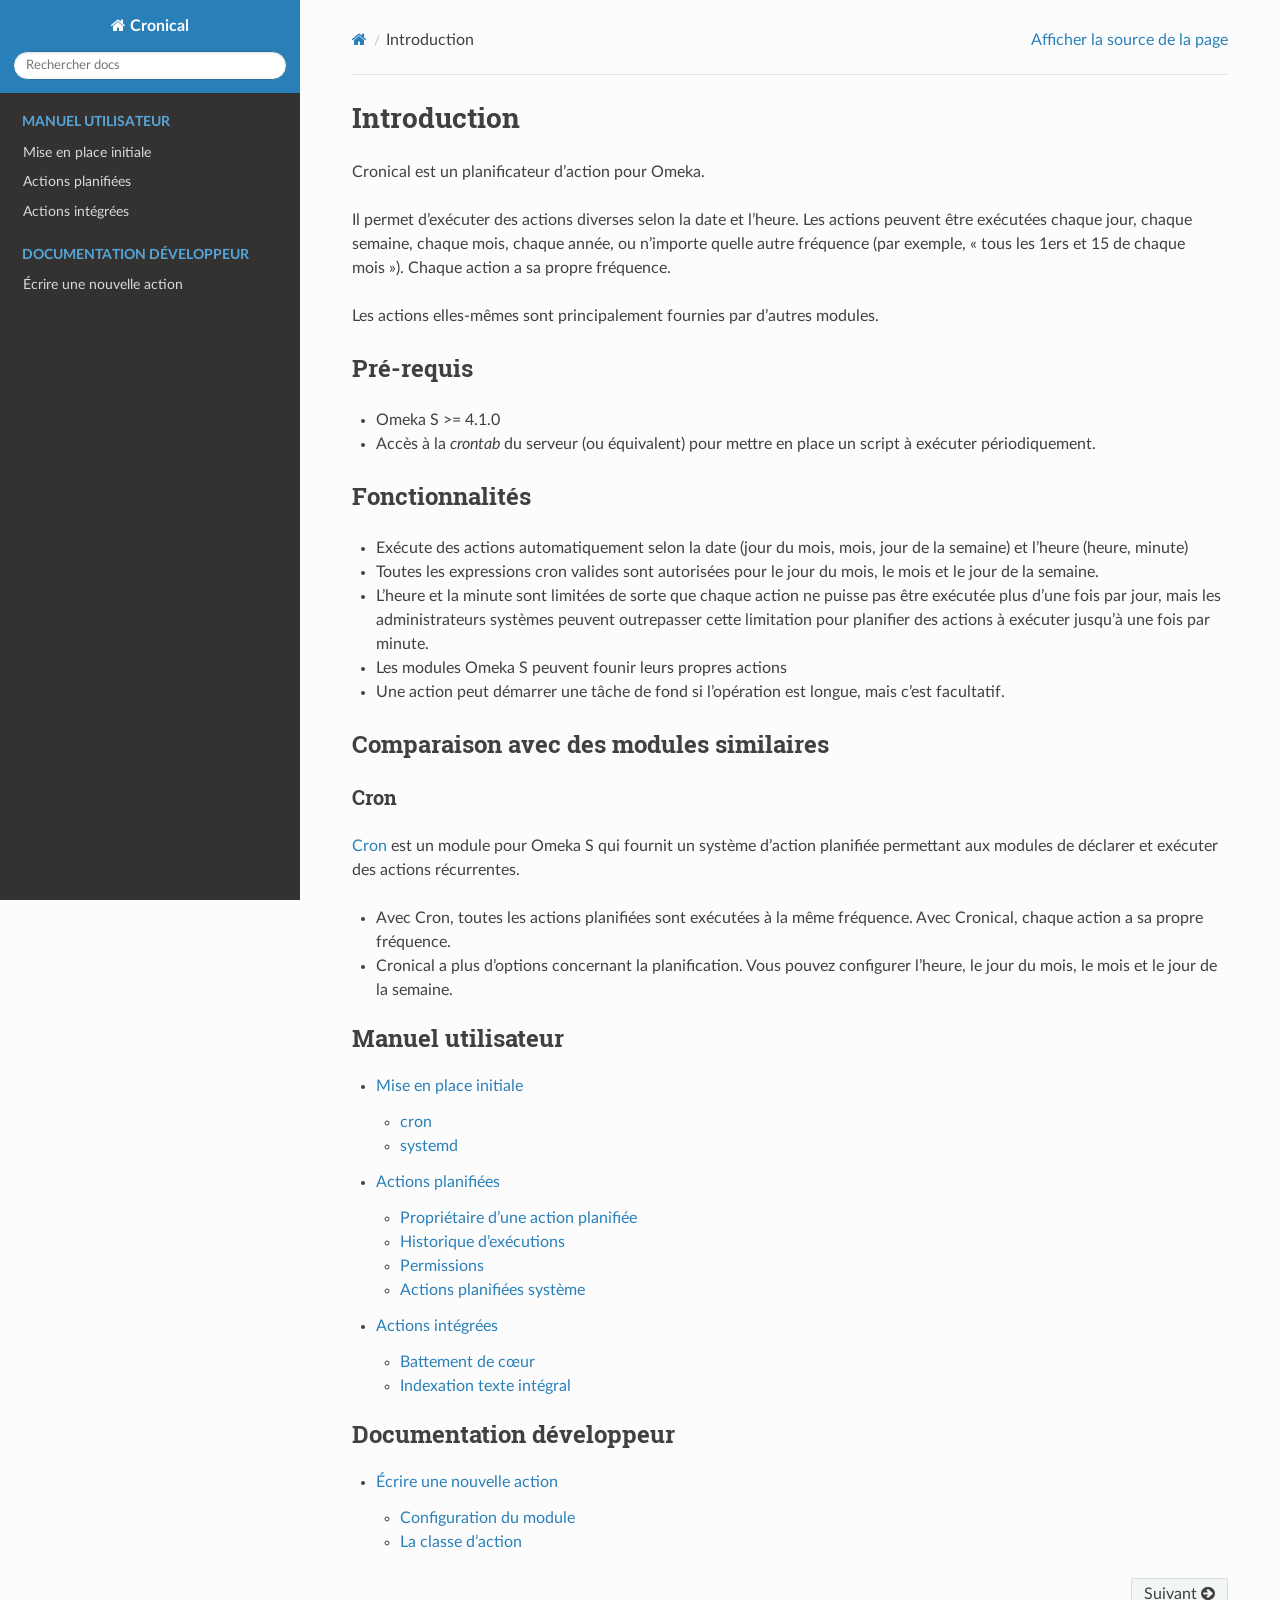
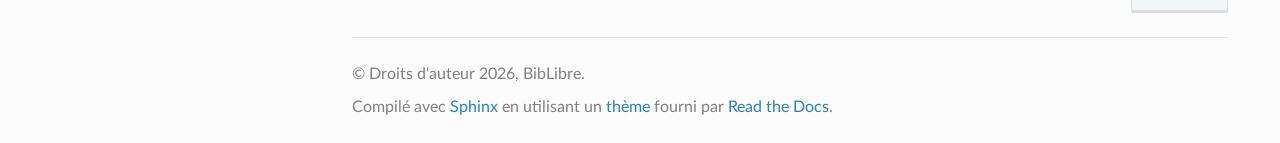
==== commit 64e09fbd: "Drone build: 6 Triggered-by: 5196a3e1a45eae814ba075d9a8282bf44fb44437" ====
--- a/fr/index.html
+++ b/fr/index.html
@@ -119,6 +119,8 @@
 </li>
 <li class="toctree-l1"><a class="reference internal" href="scheduled-actions.html">Actions planifiées</a><ul>
 <li class="toctree-l2"><a class="reference internal" href="scheduled-actions.html#scheduled-action-owner">Propriétaire d’une action planifiée</a></li>
+<li class="toctree-l2"><a class="reference internal" href="scheduled-actions.html#run-history">Historique d’exécutions</a></li>
+<li class="toctree-l2"><a class="reference internal" href="scheduled-actions.html#permissions">Permissions</a></li>
 <li class="toctree-l2"><a class="reference internal" href="scheduled-actions.html#system-scheduled-actions">Actions planifiées système</a></li>
 </ul>
 </li>
